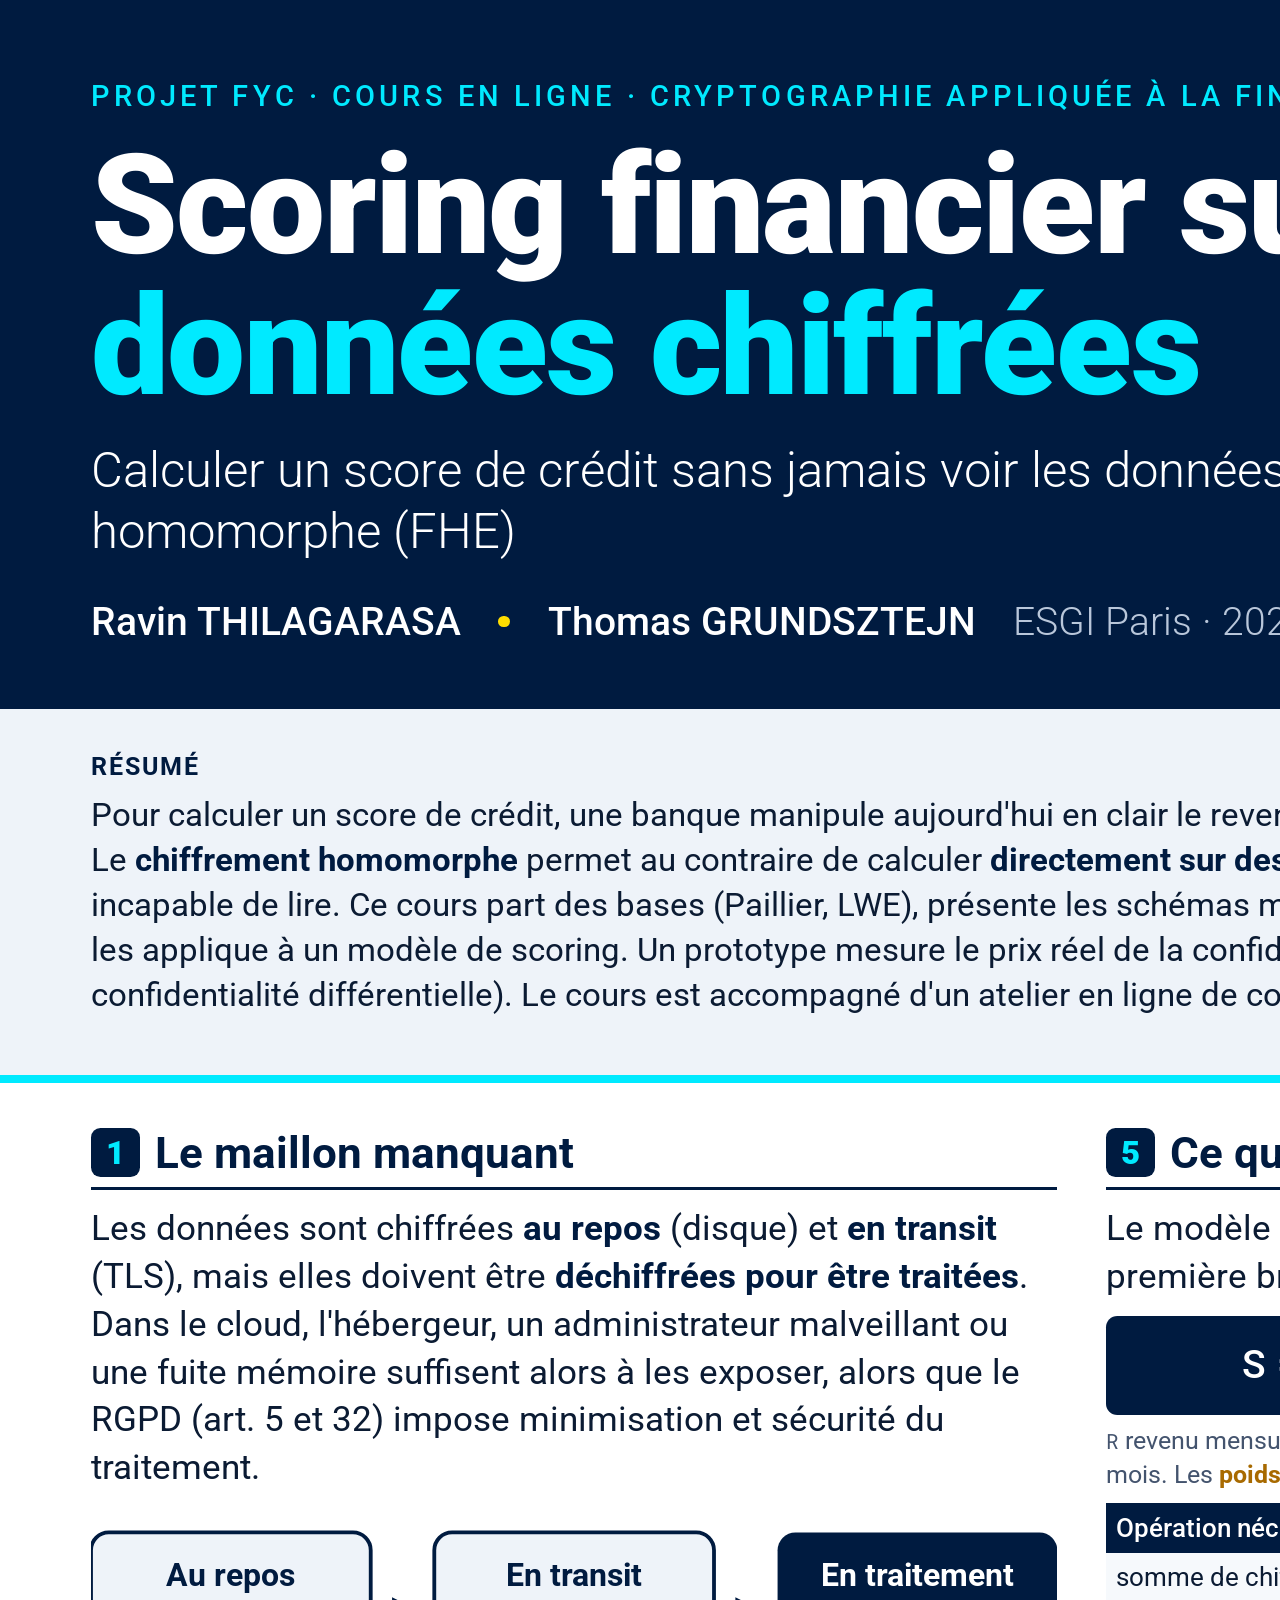
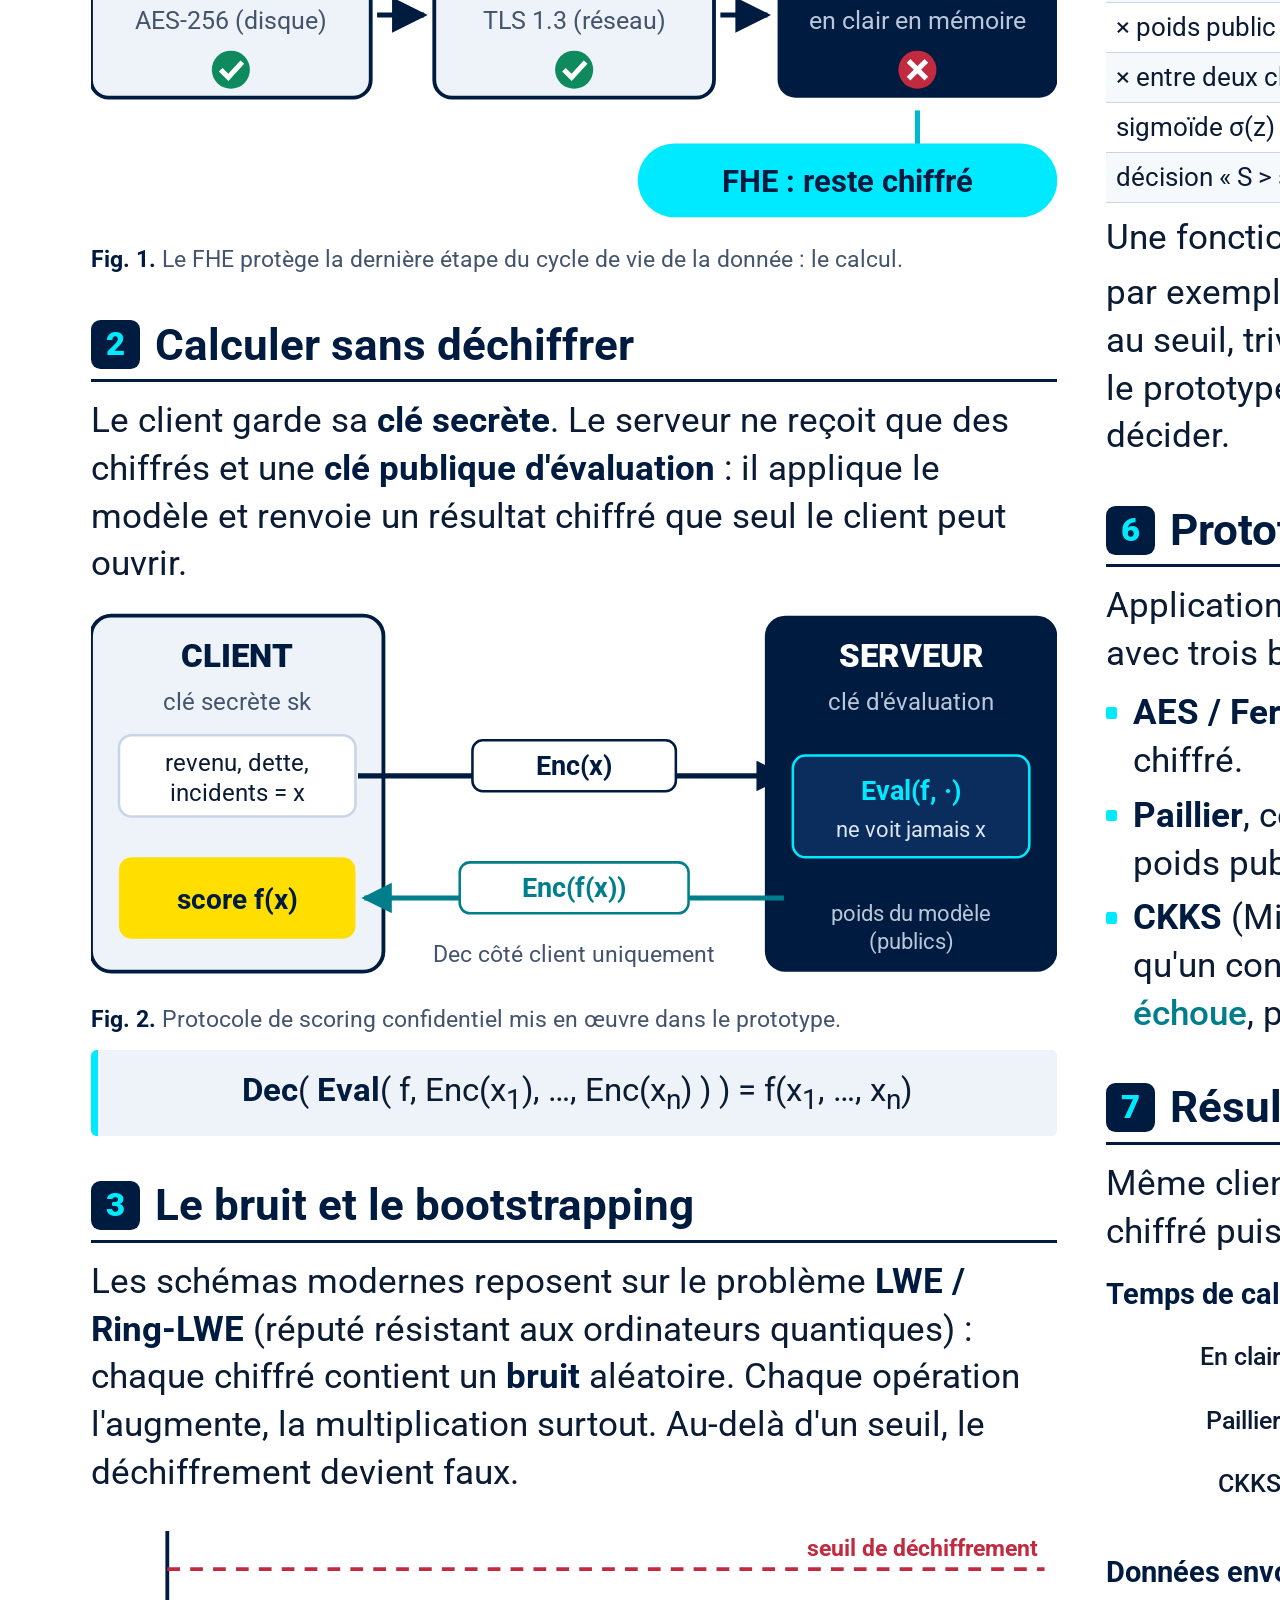
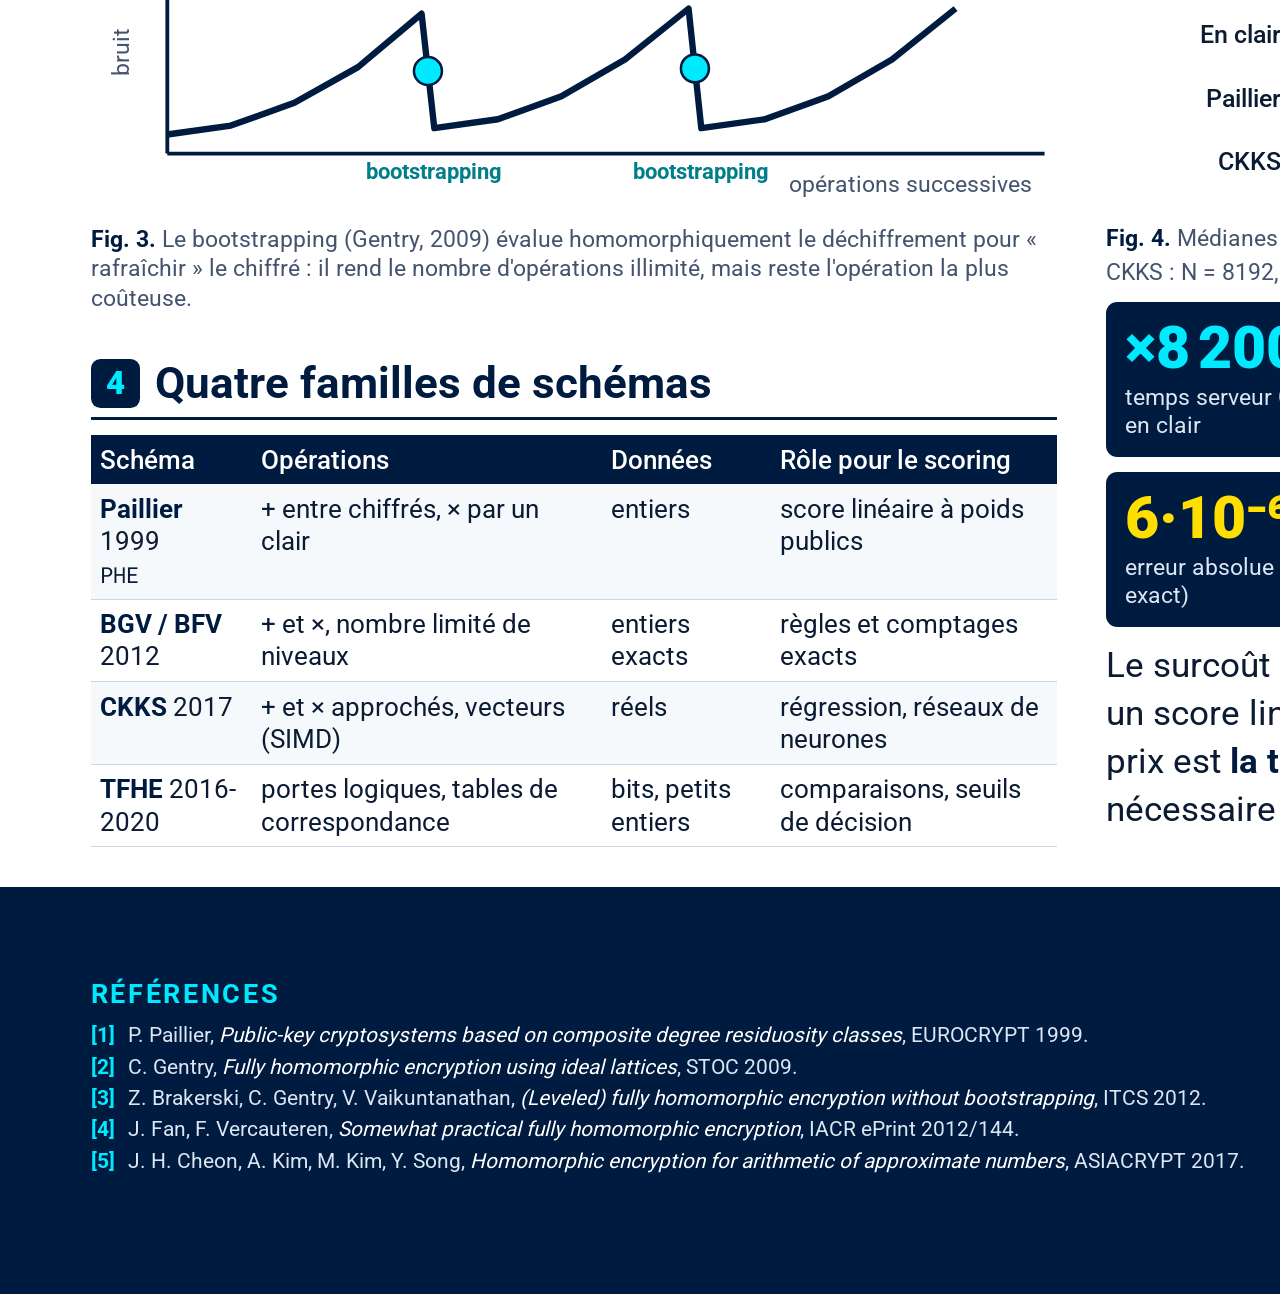
==== 05_poster/poster.html @ 9a8f1283 "Poster scientifique A0 : source éditable, PDF et mesures du prototype Co-Authored-By: Claude Opus 5." ====
<!doctype html>
<html lang="fr">
<head>
<meta charset="utf-8">
<title>Poster FYC : scoring financier sur données chiffrées (FHE)</title>
<meta name="author" content="Ravin THILAGARASA, Thomas GRUNDSZTEJN">
<!--
  Poster scientifique A0 portrait (841 × 1189 mm), projet FYC ESGI 2026-2027.
  Source éditable : modifier ce fichier, puis régénérer le PDF avec
      python 05_poster/scripts/build_poster.py
  Charte : police Roboto (assets/fonts, embarquée), couleurs ESGI
  (bleu nuit #001B40, cyan #00EAFF, jaune #FFDE00).
  Les graphiques « Résultats » sont dessinés à partir du bloc JSON
  id="mesures" (copie de data/mesures.json, mise à jour par build_poster.py).
-->
<style>
@font-face { font-family: "Roboto"; font-weight: 300; src: url("assets/fonts/Roboto-300.ttf"); }
@font-face { font-family: "Roboto"; font-weight: 400; src: url("assets/fonts/Roboto-400.ttf"); }
@font-face { font-family: "Roboto"; font-weight: 500; src: url("assets/fonts/Roboto-500.ttf"); }
@font-face { font-family: "Roboto"; font-weight: 700; src: url("assets/fonts/Roboto-700.ttf"); }
@font-face { font-family: "Roboto"; font-weight: 900; src: url("assets/fonts/Roboto-900.ttf"); }
@font-face { font-family: "Roboto Mono"; font-weight: 400; src: url("assets/fonts/RobotoMono-400.ttf"); }
@font-face { font-family: "Roboto Mono"; font-weight: 500; src: url("assets/fonts/RobotoMono-500.ttf"); }
@font-face { font-family: "Roboto Mono"; font-weight: 700; src: url("assets/fonts/RobotoMono-700.ttf"); }

:root {
  --navy: #001B40;      /* bleu ESGI */
  --navy-2: #0A2D5E;    /* bleu ESGI éclairci (fonds secondaires) */
  --cyan: #00EAFF;      /* cyan ESGI */
  --cyan-ink: #007E8C;  /* cyan assombri pour du texte sur fond clair */
  --yellow: #FFDE00;    /* jaune ESGI */
  --paper: #FFFFFF;
  --mist: #EEF3F9;
  --line: #C9D5E4;
  --ink: #0B1B33;
  --muted: #44546E;
  --ok: #0F8A5F;
  --ko: #C22A3F;
}
@page { size: 841mm 1189mm; margin: 0; }
* { box-sizing: border-box; margin: 0; padding: 0; }
html, body { width: 841mm; height: 1189mm; }
body {
  font-family: "Roboto", sans-serif; font-weight: 400;
  color: var(--ink); background: var(--paper);
  font-size: 26pt; line-height: 1.38;
  -webkit-print-color-adjust: exact; print-color-adjust: exact;
}
.poster { position: relative; width: 841mm; height: 1189mm; overflow: hidden; display: flex; flex-direction: column; }

/* ---------- En-tête ---------- */
header {
  background: var(--navy); color: #fff; padding: 20mm 24mm 16mm; position: relative; overflow: hidden;
}
header::after { /* motif de « chiffrés » discret */
  content: ""; position: absolute; right: -10mm; top: 0; bottom: 0; width: 330mm;
  background-image: radial-gradient(circle, rgba(0,234,255,.22) 1.1mm, transparent 1.3mm);
  background-size: 9mm 9mm;
  -webkit-mask-image: linear-gradient(90deg, transparent, #000 70%);
          mask-image: linear-gradient(90deg, transparent, #000 70%);
}
.head-grid { position: relative; z-index: 1; display: grid; grid-template-columns: 1fr 120mm; gap: 14mm; align-items: start; }
.kicker { font-weight: 500; letter-spacing: .14em; text-transform: uppercase; color: var(--cyan); font-size: 22pt; }
h1 { font-weight: 900; font-size: 104pt; line-height: 1.02; letter-spacing: -.01em; margin: 5mm 0 6mm; }
h1 .hl { color: var(--cyan); }
.subtitle { font-weight: 300; font-size: 37pt; line-height: 1.22; max-width: 640mm; }
.authors { margin-top: 9mm; display: flex; gap: 10mm; align-items: center; font-size: 29pt; font-weight: 500; }
.authors .sep { width: 3mm; height: 3mm; background: var(--yellow); border-radius: 50%; }
.authors .aff { font-weight: 300; color: #B9C7DA; }
.logo { width: 120mm; margin-top: 2mm; }
.logo img { width: 100%; display: block; }
.logo .tag { margin-top: 5mm; font-size: 18pt; color: #B9C7DA; text-align: right; line-height: 1.3; }

/* ---------- Bandeau résumé ---------- */
.abstract {
  display: grid; grid-template-columns: 1fr 236mm; gap: 14mm;
  padding: 11mm 24mm; background: var(--mist); border-bottom: 2.2mm solid var(--cyan);
}
.abstract p { font-size: 24.5pt; }
.abstract .label { font-weight: 700; color: var(--navy); text-transform: uppercase; letter-spacing: .08em; font-size: 19pt; display: block; margin-bottom: 2mm; }
.question {
  background: var(--navy); color: #fff; border-radius: 4mm; padding: 8mm 9mm; position: relative;
  border-left: 3.5mm solid var(--yellow);
}
.question .label { color: var(--yellow); }
.question p { font-size: 26pt; font-weight: 500; line-height: 1.3; }

/* ---------- Corps : 3 colonnes ---------- */
main { flex: 1; display: grid; grid-template-columns: repeat(3, 1fr); gap: 13mm; padding: 12mm 24mm 0; min-height: 0; }
.col { display: flex; flex-direction: column; gap: 12mm; min-height: 0; }
section { break-inside: avoid; }
h2 {
  display: flex; align-items: center; gap: 4mm; font-size: 33pt; font-weight: 700; color: var(--navy);
  line-height: 1.1; margin-bottom: 4mm; padding-bottom: 2.5mm; border-bottom: 1mm solid var(--navy);
}
h2 .n {
  flex: none; display: inline-grid; place-items: center; width: 13mm; height: 13mm; border-radius: 2.5mm;
  background: var(--navy); color: var(--cyan); font-size: 25pt; font-weight: 900;
}
p + p { margin-top: 3mm; }
strong { font-weight: 700; color: var(--navy); }
em { font-style: normal; color: var(--cyan-ink); font-weight: 500; }
code, .mono { font-family: "Roboto Mono", monospace; font-size: .86em; }
ul.dots { list-style: none; margin-top: 3mm; }
ul.dots li { position: relative; padding-left: 7mm; margin-top: 1.8mm; }
ul.dots li::before { content: ""; position: absolute; left: 0; top: .52em; width: 3mm; height: 3mm; background: var(--cyan); border-radius: .6mm; }
figure { margin-top: 4mm; }
figcaption { font-size: 17pt; color: var(--muted); margin-top: 2mm; line-height: 1.3; }
figcaption b { color: var(--navy); }
svg text { font-family: "Roboto", sans-serif; }

/* tableaux */
table { width: 100%; border-collapse: collapse; font-size: 19.5pt; line-height: 1.25; margin-top: 3mm; }
th { background: var(--navy); color: #fff; font-weight: 500; text-align: left; padding: 2.2mm 2.5mm; }
td { padding: 2.2mm 2.5mm; border-bottom: .4mm solid var(--line); vertical-align: top; }
tr:nth-child(even) td { background: #F6F9FC; }
td.c, th.c { text-align: center; }
.y { color: var(--ok); font-weight: 700; }
.n0 { color: var(--ko); font-weight: 700; }
.m { color: #A86A00; font-weight: 700; }

/* formule */
.formula {
  margin-top: 4mm; background: var(--navy); color: #fff; border-radius: 3mm; padding: 6mm 7mm;
  font-size: 29pt; font-weight: 500; text-align: center; letter-spacing: .01em;
}
.formula .w { color: var(--yellow); }
.formula .x { color: var(--cyan); }
.legend-line { font-size: 18.5pt; color: var(--muted); margin-top: 2.5mm; }

.eq { margin-top: 4mm; padding: 4.5mm 6mm; background: var(--mist); border-left: 2mm solid var(--cyan); border-radius: 1.5mm; font-size: 25pt; text-align: center; }
.eq b { color: var(--navy); }

/* tuiles de chiffres clés */
.tiles { display: grid; grid-template-columns: 1fr 1fr; gap: 4mm; margin-top: 4mm; }
.tile { background: var(--navy); color: #fff; border-radius: 3mm; padding: 4.5mm 5mm; }
.tile .big { font-size: 44pt; font-weight: 900; color: var(--cyan); line-height: 1; }
.tile .big.yl { color: var(--yellow); }
.tile .lbl { font-size: 17pt; line-height: 1.25; margin-top: 1.5mm; color: #DCE6F2; }

/* terminal fhe-cli */
.term { margin-top: 4mm; background: #071226; border-radius: 3mm; overflow: hidden; font-family: "Roboto Mono", monospace; font-size: 18.5pt; line-height: 1.45; }
.term .bar { background: #12264A; padding: 2mm 4mm; display: flex; gap: 2mm; align-items: center; }
.term .bar i { width: 3.2mm; height: 3.2mm; border-radius: 50%; background: #3B5379; display: inline-block; }
.term .bar span { margin-left: 3mm; color: #9FB3D1; font-size: 15pt; }
.term pre { padding: 4mm 5mm; color: #DDE7F5; white-space: pre; font-family: inherit; }
.term .p { color: var(--cyan); }
.term .ok { color: #5BE39B; }
.term .ko { color: #FF7A8A; }
.term .dim { color: #7F93B3; }
.term .yl { color: var(--yellow); }

/* parcours d'exercices */
.track { display: grid; grid-template-columns: repeat(5, 1fr); gap: 2.5mm; margin-top: 4mm; }
.mod { border-radius: 2.5mm; padding: 3mm 3mm; color: #fff; background: var(--navy-2); font-size: 15.5pt; line-height: 1.22; min-height: 33mm; }
.mod b { display: block; font-size: 22pt; color: var(--cyan); font-weight: 900; }
.mod.last { background: var(--cyan); color: var(--navy); }
.mod.last b { color: var(--navy); }

.course-list { display: grid; grid-template-columns: 1fr 1fr; gap: 3mm; margin-top: 4mm; }
.ci { background: var(--mist); border-radius: 2.5mm; padding: 3.5mm 4mm; font-size: 18.5pt; line-height: 1.25; border-top: 1.4mm solid var(--cyan); }
.ci b { display: block; color: var(--navy); font-size: 21pt; }

.callout { margin-top: 4mm; background: #FFF8C2; border-left: 2mm solid var(--yellow); padding: 4mm 5mm; border-radius: 1.5mm; font-size: 21pt; line-height: 1.3; }
.callout b { color: var(--navy); }

/* ---------- Pied de page ---------- */
footer { margin-top: 10mm; background: var(--navy); color: #DCE6F2; padding: 9mm 24mm 10mm; display: grid; grid-template-columns: 1fr 140mm; gap: 14mm; align-items: center; }
footer h3 { color: var(--cyan); font-size: 20pt; text-transform: uppercase; letter-spacing: .1em; font-weight: 700; margin-bottom: 2.5mm; }
.refs { columns: 2; column-gap: 12mm; font-size: 15.5pt; line-height: 1.3; list-style: none; counter-reset: r; }
.refs li { counter-increment: r; padding-left: 10mm; position: relative; margin-bottom: 1.2mm; break-inside: avoid; }
.refs li::before { content: "[" counter(r) "]"; position: absolute; left: 0; color: var(--cyan); font-weight: 700; }
.refs i { font-style: italic; color: #fff; }
.qrs { display: grid; grid-template-columns: 1fr 1fr; gap: 6mm; }
.qr { background: #fff; border-radius: 3mm; padding: 3.5mm; text-align: center; color: var(--navy); }
.qr img { width: 100%; display: block; }
.qr b { display: block; font-size: 17pt; margin-top: 2mm; line-height: 1.15; }
.qr span { font-size: 12.5pt; color: var(--muted); font-family: "Roboto Mono", monospace; }
</style>
</head>
<body>
<div class="poster">

<!-- =================================================== EN-TÊTE -->
<header>
  <div class="head-grid">
    <div>
      <div class="kicker">Projet FYC · Cours en ligne · Cryptographie appliquée à la finance</div>
      <h1>Scoring financier sur<br><span class="hl">données chiffrées</span></h1>
      <p class="subtitle">Calculer un score de crédit sans jamais voir les données du client : prototype et limites du chiffrement totalement homomorphe (FHE)</p>
      <div class="authors">
        <span>Ravin THILAGARASA</span><span class="sep"></span><span>Thomas GRUNDSZTEJN</span>
        <span class="aff">ESGI Paris · 2026-2027</span>
      </div>
    </div>
    <div class="logo">
      <img src="assets/esgi-logo.svg" alt="ESGI">
      <div class="tag">École Supérieure de<br>Génie Informatique</div>
    </div>
  </div>
</header>

<!-- =================================================== RÉSUMÉ -->
<div class="abstract">
  <p><span class="label">Résumé</span>
  Pour calculer un score de crédit, une banque manipule aujourd'hui en clair le revenu, l'endettement et
  l'historique de paiement de ses clients. Le <strong>chiffrement homomorphe</strong> permet au contraire de
  calculer <strong>directement sur des données chiffrées</strong> : le serveur produit un score qu'il est
  incapable de lire. Ce cours part des bases (Paillier, LWE), présente les schémas modernes (BGV/BFV, CKKS,
  TFHE) et le bootstrapping, puis les applique à un modèle de scoring. Un prototype mesure le prix réel
  de la confidentialité, comparé aux alternatives (MPC, enclaves, confidentialité différentielle).
  Le cours est accompagné d'un atelier en ligne de commande, <code>fhe-cli</code>, publié sur PyPI.</p>
  <div class="question">
    <span class="label">Problématique</span>
    <p>Peut-on calculer un score de crédit sur des données qui restent chiffrées de bout en bout, et est-ce
    exploitable aujourd'hui dans une banque ou une fintech&nbsp;?</p>
  </div>
</div>

<main>
<!-- =================================================== COLONNE 1 -->
<div class="col">

  <section>
    <h2><span class="n">1</span>Le maillon manquant</h2>
    <p>Les données sont chiffrées <strong>au repos</strong> (disque) et <strong>en transit</strong> (TLS), mais
    elles doivent être <strong>déchiffrées pour être traitées</strong>. Dans le cloud, l'hébergeur, un
    administrateur malveillant ou une fuite mémoire suffisent alors à les exposer, alors que le RGPD
    (art.&nbsp;5 et 32) impose minimisation et sécurité du traitement.</p>
    <figure>
      <svg viewBox="0 0 760 250" width="100%">
        <defs>
          <marker id="ar" viewBox="0 0 10 10" refX="9" refY="5" markerWidth="7" markerHeight="7" orient="auto"><path d="M0,0L10,5L0,10z" fill="#001B40"/></marker>
        </defs>
        <!-- 3 états -->
        <g font-size="25" font-weight="700" text-anchor="middle">
          <rect x="0" y="20" width="220" height="130" rx="14" fill="#EEF3F9" stroke="#001B40" stroke-width="3"/>
          <text x="110" y="62" fill="#001B40">Au repos</text>
          <text x="110" y="96" font-size="20" font-weight="400" fill="#44546E">AES-256 (disque)</text>
          <circle cx="110" cy="128" r="15" fill="#0F8A5F"/><path d="M102,128l6,6l11,-12" stroke="#fff" stroke-width="4" fill="none"/>

          <rect x="270" y="20" width="220" height="130" rx="14" fill="#EEF3F9" stroke="#001B40" stroke-width="3"/>
          <text x="380" y="62" fill="#001B40">En transit</text>
          <text x="380" y="96" font-size="20" font-weight="400" fill="#44546E">TLS 1.3 (réseau)</text>
          <circle cx="380" cy="128" r="15" fill="#0F8A5F"/><path d="M372,128l6,6l11,-12" stroke="#fff" stroke-width="4" fill="none"/>

          <rect x="540" y="20" width="220" height="130" rx="14" fill="#001B40"/>
          <text x="650" y="62" fill="#FFFFFF">En traitement</text>
          <text x="650" y="96" font-size="20" font-weight="400" fill="#B9C7DA">en clair en mémoire</text>
          <circle cx="650" cy="128" r="15" fill="#C22A3F"/><path d="M643,121l14,14M657,121l-14,14" stroke="#fff" stroke-width="4"/>
        </g>
        <line x1="225" y1="85" x2="262" y2="85" stroke="#001B40" stroke-width="4" marker-end="url(#ar)"/>
        <line x1="495" y1="85" x2="532" y2="85" stroke="#001B40" stroke-width="4" marker-end="url(#ar)"/>
        <!-- FHE comble -->
        <path d="M650,160 v30 h-0" stroke="#00B8CC" stroke-width="4" fill="none"/>
        <rect x="430" y="186" width="330" height="58" rx="29" fill="#00EAFF"/>
        <text x="595" y="224" text-anchor="middle" font-size="24" font-weight="700" fill="#001B40">FHE : reste chiffré</text>
      </svg>
      <figcaption><b>Fig. 1.</b> Le FHE protège la dernière étape du cycle de vie de la donnée : le calcul.</figcaption>
    </figure>
  </section>

  <section>
    <h2><span class="n">2</span>Calculer sans déchiffrer</h2>
    <p>Le client garde sa <strong>clé secrète</strong>. Le serveur ne reçoit que des chiffrés et une
    <strong>clé publique d'évaluation</strong> : il applique le modèle et renvoie un résultat chiffré que seul
    le client peut ouvrir.</p>
    <figure>
      <svg viewBox="0 0 760 300" width="100%">
        <defs>
          <marker id="ar2" viewBox="0 0 10 10" refX="9" refY="5" markerWidth="6" markerHeight="6" orient="auto"><path d="M0,0L10,5L0,10z" fill="#001B40"/></marker>
          <marker id="ar3" viewBox="0 0 10 10" refX="9" refY="5" markerWidth="6" markerHeight="6" orient="auto"><path d="M0,0L10,5L0,10z" fill="#007E8C"/></marker>
        </defs>
        <!-- client -->
        <rect x="0" y="10" width="230" height="280" rx="16" fill="#EEF3F9" stroke="#001B40" stroke-width="3"/>
        <text x="115" y="50" text-anchor="middle" font-size="26" font-weight="900" fill="#001B40">CLIENT</text>
        <text x="115" y="84" text-anchor="middle" font-size="19" fill="#44546E">clé secrète sk</text>
        <rect x="22" y="104" width="186" height="64" rx="10" fill="#fff" stroke="#C9D5E4" stroke-width="2"/>
        <text x="115" y="132" text-anchor="middle" font-size="19" fill="#0B1B33">revenu, dette,</text>
        <text x="115" y="156" text-anchor="middle" font-size="19" fill="#0B1B33">incidents = x</text>
        <rect x="22" y="200" width="186" height="64" rx="10" fill="#FFDE00"/>
        <text x="115" y="241" text-anchor="middle" font-size="22" font-weight="700" fill="#001B40">score f(x)</text>
        <!-- serveur -->
        <rect x="530" y="10" width="230" height="280" rx="16" fill="#001B40"/>
        <text x="645" y="50" text-anchor="middle" font-size="26" font-weight="900" fill="#fff">SERVEUR</text>
        <text x="645" y="84" text-anchor="middle" font-size="19" fill="#B9C7DA">clé d'évaluation</text>
        <rect x="552" y="120" width="186" height="80" rx="10" fill="#0A2D5E" stroke="#00EAFF" stroke-width="2"/>
        <text x="645" y="155" text-anchor="middle" font-size="21" font-weight="700" fill="#00EAFF">Eval(f, ·)</text>
        <text x="645" y="184" text-anchor="middle" font-size="17" fill="#DCE6F2">ne voit jamais x</text>
        <text x="645" y="250" text-anchor="middle" font-size="17" fill="#B9C7DA">poids du modèle</text>
        <text x="645" y="272" text-anchor="middle" font-size="17" fill="#B9C7DA">(publics)</text>
        <!-- flèches -->
        <line x1="210" y1="136" x2="545" y2="136" stroke="#001B40" stroke-width="4" marker-end="url(#ar2)"/>
        <rect x="300" y="108" width="160" height="40" rx="8" fill="#fff" stroke="#001B40" stroke-width="2"/>
        <text x="380" y="135" text-anchor="middle" font-size="21" font-weight="700" fill="#001B40">Enc(x)</text>
        <line x1="545" y1="232" x2="215" y2="232" stroke="#007E8C" stroke-width="4" marker-end="url(#ar3)"/>
        <rect x="290" y="204" width="180" height="40" rx="8" fill="#fff" stroke="#007E8C" stroke-width="2"/>
        <text x="380" y="231" text-anchor="middle" font-size="21" font-weight="700" fill="#007E8C">Enc(f(x))</text>
        <text x="380" y="282" text-anchor="middle" font-size="18" fill="#44546E">Dec côté client uniquement</text>
      </svg>
      <figcaption><b>Fig. 2.</b> Protocole de scoring confidentiel mis en œuvre dans le prototype.</figcaption>
    </figure>
    <div class="eq"><b>Dec</b>( <b>Eval</b>( f, Enc(x<sub>1</sub>), …, Enc(x<sub>n</sub>) ) ) = f(x<sub>1</sub>, …, x<sub>n</sub>)</div>
  </section>

  <section>
    <h2><span class="n">3</span>Le bruit et le bootstrapping</h2>
    <p>Les schémas modernes reposent sur le problème <strong>LWE / Ring-LWE</strong> (réputé résistant aux
    ordinateurs quantiques) : chaque chiffré contient un <strong>bruit</strong> aléatoire. Chaque opération
    l'augmente, la multiplication surtout. Au-delà d'un seuil, le déchiffrement devient faux.</p>
    <figure>
      <svg viewBox="0 0 760 230" width="100%">
        <line x1="60" y1="190" x2="750" y2="190" stroke="#001B40" stroke-width="3"/>
        <line x1="60" y1="190" x2="60" y2="15" stroke="#001B40" stroke-width="3"/>
        <text x="30" y="110" font-size="18" fill="#44546E" transform="rotate(-90 30 110)" text-anchor="middle">bruit</text>
        <text x="740" y="220" font-size="18" fill="#44546E" text-anchor="end">opérations successives</text>
        <line x1="60" y1="45" x2="750" y2="45" stroke="#C22A3F" stroke-width="3" stroke-dasharray="10 8"/>
        <text x="745" y="35" font-size="18" fill="#C22A3F" text-anchor="end" font-weight="700">seuil de déchiffrement</text>
        <polyline fill="none" stroke="#001B40" stroke-width="5" stroke-linejoin="round"
          points="60,175 110,168 160,150 210,122 260,80 270,170 320,163 370,145 420,116 470,76 480,170 530,163 580,145 630,116 680,76"/>
        <g fill="#00EAFF" stroke="#001B40" stroke-width="2">
          <circle cx="265" cy="125" r="11"/><circle cx="475" cy="123" r="11"/>
        </g>
        <text x="370" y="110" font-size="18" font-weight="700" fill="#007E8C" text-anchor="middle"></text>
        <text x="270" y="210" font-size="17" fill="#007E8C" text-anchor="middle" font-weight="700">bootstrapping</text>
        <text x="480" y="210" font-size="17" fill="#007E8C" text-anchor="middle" font-weight="700">bootstrapping</text>
      </svg>
      <figcaption><b>Fig. 3.</b> Le bootstrapping (Gentry, 2009) évalue homomorphiquement le déchiffrement pour
      « rafraîchir » le chiffré : il rend le nombre d'opérations illimité, mais reste l'opération la plus coûteuse.</figcaption>
    </figure>
  </section>

  <section>
    <h2><span class="n">4</span>Quatre familles de schémas</h2>
    <table>
      <tr><th>Schéma</th><th>Opérations</th><th>Données</th><th>Rôle pour le scoring</th></tr>
      <tr><td><strong>Paillier</strong> 1999<br><span class="mono">PHE</span></td><td>+ entre chiffrés, × par un clair</td><td>entiers</td><td>score linéaire à poids publics</td></tr>
      <tr><td><strong>BGV / BFV</strong> 2012</td><td>+ et ×, nombre limité de niveaux</td><td>entiers exacts</td><td>règles et comptages exacts</td></tr>
      <tr><td><strong>CKKS</strong> 2017</td><td>+ et × approchés, vecteurs (SIMD)</td><td>réels</td><td>régression, réseaux de neurones</td></tr>
      <tr><td><strong>TFHE</strong> 2016-2020</td><td>portes logiques, tables de correspondance</td><td>bits, petits entiers</td><td>comparaisons, seuils de décision</td></tr>
    </table>
  </section>

</div>

<!-- =================================================== COLONNE 2 -->
<div class="col">

  <section>
    <h2><span class="n">5</span>Ce que le scoring doit calculer</h2>
    <p>Le modèle du prototype est un <strong>score linéaire pondéré</strong>, première brique d'une
    régression logistique :</p>
    <div class="formula">S = 50 + <span class="w">0,005</span>·(<span class="x">R</span> − 2500) <span class="w">− 0,9</span>·<span class="x">E</span> <span class="w">− 10</span>·<span class="x">I</span></div>
    <p class="legend-line"><span class="mono">R</span> revenu mensuel net (€) · <span class="mono">E</span> taux d'endettement (%) · <span class="mono">I</span> incidents de paiement sur 12 mois. Les <span style="color:#A86A00;font-weight:700">poids</span> sont publics, les <span style="color:#007E8C;font-weight:700">données</span> restent chiffrées.</p>
    <table>
      <tr><th>Opération nécessaire</th><th class="c">Paillier</th><th class="c">CKKS</th><th class="c">TFHE</th></tr>
      <tr><td>somme de chiffrés</td><td class="c y">oui</td><td class="c y">oui</td><td class="c y">oui</td></tr>
      <tr><td>× poids public</td><td class="c y">oui</td><td class="c y">oui</td><td class="c y">oui</td></tr>
      <tr><td>× entre deux chiffrés</td><td class="c n0">non</td><td class="c y">oui</td><td class="c y">oui</td></tr>
      <tr><td>sigmoïde σ(z)</td><td class="c n0">non</td><td class="c m">approx.</td><td class="c m">table</td></tr>
      <tr><td>décision « S &gt; seuil »</td><td class="c n0">non</td><td class="c m">coûteux</td><td class="c y">oui</td></tr>
    </table>
    <p style="margin-top:3mm">Une fonction non polynomiale se remplace par un polynôme, par exemple
    σ(z) ≈ 0,5 + 0,197&nbsp;z − 0,004&nbsp;z<sup>3</sup>. La comparaison au seuil, triviale en clair,
    est l'opération la plus chère en FHE : le prototype renvoie donc le score chiffré et laisse le
    client décider.</p>
  </section>

  <section>
    <h2><span class="n">6</span>Prototype : trois chiffrements comparés</h2>
    <p>Application web (FastAPI, Docker) qui fait le même calcul avec trois briques :</p>
    <ul class="dots">
      <li><strong>AES / Fernet</strong> : sûr, mais aucun calcul n'est possible sur le chiffré.</li>
      <li><strong>Paillier</strong>, codé à la main : addition chiffrée et produit par les poids publics suffisent au score.</li>
      <li><strong>CKKS</strong> (Microsoft SEAL via TenSEAL) : le serveur ne reçoit qu'un contexte public ;
      sa tentative de déchiffrement <em>échoue</em>, preuve qu'il ne détient pas la clé.</li>
    </ul>
  </section>

  <section>
    <h2><span class="n">7</span>Résultats mesurés</h2>
    <p>Même client (<span id="client-desc">R = 3 200 €, E = 28 %, I = 1</span>) chiffré puis noté par le serveur :</p>
    <figure>
      <div id="chart-time"></div>
      <div id="chart-size" style="margin-top:3mm"></div>
      <figcaption id="bench-caption"><b>Fig. 4.</b> Médianes de 10 à 20 exécutions, échelle logarithmique.</figcaption>
    </figure>
    <div class="tiles">
      <div class="tile"><div class="big" id="t-time">×8 000</div><div class="lbl">temps serveur CKKS par rapport au calcul en clair</div></div>
      <div class="tile"><div class="big" id="t-size">×14 000</div><div class="lbl">volume envoyé au serveur (CKKS) par rapport aux données brutes</div></div>
      <div class="tile"><div class="big yl" id="t-err">6·10⁻⁶</div><div class="lbl">erreur absolue CKKS sur le score (Paillier : exact)</div></div>
      <div class="tile"><div class="big yl" id="t-keys">35 Mo</div><div class="lbl">de clés publiques d'évaluation CKKS (rotations) à transmettre une fois</div></div>
    </div>
    <p style="margin-top:4mm">Le surcoût reste <strong>de l'ordre de la milliseconde par client</strong> pour un
    score linéaire : acceptable pour un octroi de crédit. Le vrai prix est <strong>la taille</strong> des
    chiffrés et des clés, et l'expertise nécessaire pour régler les paramètres.</p>
  </section>

</div>

<!-- =================================================== COLONNE 3 -->
<div class="col">

  <section>
    <h2><span class="n">8</span>Le cours sur Moodle</h2>
    <p>Un parcours complet de niveau Mastère, du rappel de cryptographie au prototype :</p>
    <div class="course-list">
      <div class="ci"><b>Livre de cours</b>Paillier pas à pas, LWE, BGV/BFV, CKKS, TFHE, bootstrapping</div>
      <div class="ci"><b>Leçon interactive</b>le scoring bancaire sur données chiffrées</div>
      <div class="ci"><b>État de l'art</b>travaux académiques, Zama, SEAL, OpenFHE, HElib</div>
      <div class="ci"><b>Limites et perspectives</b>coût, normalisation, matériel dédié</div>
      <div class="ci"><b>Vidéos</b>cours et correction du cas pratique</div>
      <div class="ci"><b>Glossaire et examen</b>72 termes, QCM final de 40 questions</div>
    </div>
  </section>

  <section>
    <h2><span class="n">9</span>Atelier pratique : fhe-cli</h2>
    <p>Un outil d'exercices en ligne de commande inspiré de <em>rustlings</em> : l'apprenant complète le code
    dans son éditeur, les tests se relancent à chaque sauvegarde, et la <strong>solution ne se débloque
    qu'une fois l'exercice réussi</strong>.</p>
    <div class="term">
      <div class="bar"><i></i><i></i><i></i><span>terminal</span></div>
<pre><span class="p">$</span> pip install fhe-cli
<span class="p">$</span> fhe-cli init &amp;&amp; cd fhe-exercices
<span class="p">$</span> fhe-cli start        <span class="dim"># atelier guidé</span>
<span class="p">$</span> fhe-cli list
  <span class="ok">[x]</span> ex8_paillier_homomorphic
  <span class="yl">[~]</span> ex9_scoring_paillier
  <span class="ko">[ ]</span> ex10_ckks_bonus <span class="yl">(bonus)</span>
Progression : 8/10 exercices résolus.</pre>
    </div>
    <div class="track">
      <div class="mod"><b>1-3</b>César, XOR, Fernet</div>
      <div class="mod"><b>4-5</b>exponentiation, inverse modulaire</div>
      <div class="mod"><b>6-7</b>clés et chiffrement Paillier</div>
      <div class="mod"><b>8-9</b>homomorphie, score chiffré</div>
      <div class="mod last"><b>10</b>bonus : vrai FHE avec CKKS</div>
    </div>
    <p style="margin-top:3mm;font-size:20pt">Publié sur PyPI, testé sous Windows, macOS et Linux, avec des
    exécutables autonomes (Python et TenSEAL embarqués) pour les postes sans Python.</p>
  </section>

  <section>
    <h2><span class="n">10</span>Limites et alternatives</h2>
    <table>
      <tr><th>Approche</th><th>Données en clair&nbsp;?</th><th>Coût</th><th>Confiance requise</th></tr>
      <tr><td><strong>FHE</strong></td><td class="y">jamais</td><td class="n0">très élevé</td><td>mathématique (LWE)</td></tr>
      <tr><td><strong>MPC</strong></td><td class="y">jamais (partagées)</td><td class="m">réseau élevé</td><td>les parties ne s'entendent pas</td></tr>
      <tr><td><strong>Enclave TEE</strong></td><td class="m">dans l'enclave</td><td class="y">faible</td><td>fabricant du processeur, canaux auxiliaires</td></tr>
      <tr><td><strong>Conf. différentielle</strong></td><td class="n0">oui</td><td class="y">faible</td><td>protège les statistiques, pas l'entrée</td></tr>
    </table>
    <ul class="dots">
      <li>Le FHE ne prouve pas que le serveur a appliqué <strong>le bon modèle</strong> : l'intégrité du calcul est un autre problème.</li>
      <li>Paramétrage expert (degré, modules, échelle, sécurité 128 bits) et gestion des clés côté client.</li>
      <li>Modèles profonds et décisions non linéaires restent lents sans bootstrapping rapide.</li>
    </ul>
  </section>

  <section>
    <h2><span class="n">11</span>Conclusion et perspectives</h2>
    <p>Pour un <strong>score linéaire</strong> ou une régression simple, le FHE est <strong>déjà
    exploitable</strong> : quelques millisecondes par client, une erreur négligeable, et un serveur qui ne
    voit rien. Il reste réservé aux cas ciblés tant que la taille des chiffrés et l'expertise requise
    pèsent autant.</p>
    <div class="callout"><b>Ce qui va changer la donne :</b> accélérateurs matériels (GPU, FPGA, ASIC),
    compilateurs FHE qui masquent les paramètres (Concrete ML, OpenFHE), et normalisation en cours
    (HomomorphicEncryption.org, ISO/IEC).</div>
  </section>

</div>
</main>

<!-- =================================================== PIED DE PAGE -->
<footer>
  <div>
    <h3>Références</h3>
    <ol class="refs">
      <li>P. Paillier, <i>Public-key cryptosystems based on composite degree residuosity classes</i>, EUROCRYPT 1999.</li>
      <li>C. Gentry, <i>Fully homomorphic encryption using ideal lattices</i>, STOC 2009.</li>
      <li>Z. Brakerski, C. Gentry, V. Vaikuntanathan, <i>(Leveled) fully homomorphic encryption without bootstrapping</i>, ITCS 2012.</li>
      <li>J. Fan, F. Vercauteren, <i>Somewhat practical fully homomorphic encryption</i>, IACR ePrint 2012/144.</li>
      <li>J. H. Cheon, A. Kim, M. Kim, Y. Song, <i>Homomorphic encryption for arithmetic of approximate numbers</i>, ASIACRYPT 2017.</li>
      <li>I. Chillotti, N. Gama, M. Georgieva, M. Izabachène, <i>TFHE: fast fully homomorphic encryption over the torus</i>, J. Cryptology 2020.</li>
      <li>C. Marcolla et al., <i>Survey on fully homomorphic encryption, theory, and applications</i>, IACR ePrint 2022/1602.</li>
      <li>A. Al Badawi et al., <i>OpenFHE: open-source fully homomorphic encryption library</i>, IACR ePrint 2022/915.</li>
      <li>A. Benaissa et al., <i>TenSEAL: a library for encrypted tensor operations using homomorphic encryption</i>, 2021 ; Microsoft SEAL.</li>
      <li>M. Albrecht et al., <i>Homomorphic Encryption Standard</i>, HomomorphicEncryption.org, 2018.</li>
    </ol>
  </div>
  <div class="qrs">
    <div class="qr"><img src="assets/qr-moodle.svg" alt="QR code du cours"><b>Le cours</b><span>fyc.esgi.fr</span></div>
    <div class="qr"><img src="assets/qr-pypi.svg" alt="QR code fhe-cli"><b>L'atelier</b><span>pip install fhe-cli</span></div>
  </div>
</footer>

</div>

<!-- Mesures du prototype : copie de data/mesures.json (build_poster.py la remplace). -->
<script id="mesures" type="application/json">
{
  "client": {
    "revenu": 3200.0,
    "ratio_endettement": 28.0,
    "incidents": 1.0
  },
  "machine": "Linux x86_64, Python 3.13.18, TenSEAL 0.3.18",
  "clear": {
    "score": 18.3,
    "server_ms": 0.0005370000053517288,
    "client_bytes": 24
  },
  "paillier": {
    "key_bits": 2048,
    "encrypt_ms": 260.19773800000223,
    "server_ms": 90.41091300000659,
    "decrypt_ms": 86.33229100000506,
    "client_bytes": 1536,
    "score": 18.3,
    "abs_error": 0.0
  },
  "ckks": {
    "poly_modulus_degree": 8192,
    "keygen_ms": 172.33689299999355,
    "encrypt_ms": 4.564600500003735,
    "server_ms": 4.406533999997464,
    "decrypt_ms": 1.0976125000041748,
    "client_bytes": 331545,
    "public_context_bytes": 35290759,
    "result_bytes": 235120,
    "score": 18.29999405756483,
    "abs_error": 5.942435169714599e-06
  }
}
</script>
<script>
(function () {
  const data = JSON.parse(document.getElementById("mesures").textContent || "{}");
  if (!data.ckks) return;
  const fr = (v, d = 0) => v.toLocaleString("fr-FR", { maximumFractionDigits: d, minimumFractionDigits: 0 });
  const round2 = v => { const p = Math.pow(10, Math.floor(Math.log10(v)) - 1); return Math.round(v / p) * p; };
  const sup = { "-": "⁻", "0": "⁰", "1": "¹", "2": "²", "3": "³", "4": "⁴", "5": "⁵", "6": "⁶", "7": "⁷", "8": "⁸", "9": "⁹" };
  const sci = v => { const e = Math.floor(Math.log10(v)); const m = Math.round(v / Math.pow(10, e)); return m + "·10" + String(e).split("").map(c => sup[c]).join(""); };
  const fmtMs = v => v < 0.01 ? fr(v * 1000, 1) + " µs" : v < 10 ? fr(v, 1) + " ms" : fr(v, 0) + " ms";
  const fmtB = v => v < 1000 ? fr(v) + " o" : v < 1e6 ? fr(v / 1000, v < 1e4 ? 1 : 0) + " Ko" : fr(v / 1e6, 1) + " Mo";

  const c = data.clear, p = data.paillier, k = data.ckks;
  const cl = data.client;
  document.getElementById("client-desc").textContent =
    `R = ${fr(cl.revenu)} €, E = ${fr(cl.ratio_endettement)} %, I = ${fr(cl.incidents)}, score en clair ${fr(c.score, 1)}`;
  document.getElementById("t-time").textContent = "×" + fr(round2(k.server_ms / c.server_ms));
  document.getElementById("t-size").textContent = "×" + fr(round2(k.client_bytes / c.client_bytes));
  document.getElementById("t-err").textContent = sci(k.abs_error);
  document.getElementById("t-keys").textContent = fmtB(k.public_context_bytes);
  document.getElementById("bench-caption").innerHTML =
    `<b>Fig. 4.</b> Médianes de 10 à 20 exécutions, échelle logarithmique. Paillier : clé de ${p.key_bits} bits ; ` +
    `CKKS : N = ${k.poly_modulus_degree}, échelle 2<sup>40</sup>. ${data.machine}.`;

  function chart(el, title, rows, fmt) {
    const W = 760, rowH = 50, top = 44, left = 150, right = 120, H = top + rows.length * rowH + 6;
    const vals = rows.map(r => r.v);
    const lo = Math.floor(Math.log10(Math.min(...vals))) , hi = Math.ceil(Math.log10(Math.max(...vals)));
    const x = v => left + (Math.log10(v) - lo) / (hi - lo) * (W - left - right);
    let s = `<svg viewBox="0 0 ${W} ${H}" width="100%">`;
    s += `<text x="0" y="26" font-size="23" font-weight="700" fill="#001B40">${title}</text>`;
    for (let e = lo; e <= hi; e++) s += `<line x1="${x(Math.pow(10, e))}" y1="${top - 6}" x2="${x(Math.pow(10, e))}" y2="${H - 4}" stroke="#C9D5E4" stroke-width="1.5"/>`;
    rows.forEach((r, i) => {
      const y = top + i * rowH;
      s += `<text x="${left - 12}" y="${y + 30}" text-anchor="end" font-size="20" font-weight="500" fill="#0B1B33">${r.label}</text>`;
      s += `<rect x="${left}" y="${y + 8}" width="${Math.max(6, x(r.v) - left)}" height="32" rx="4" fill="${r.color}"/>`;
      s += `<text x="${Math.max(left + 6, x(r.v)) + 10}" y="${y + 31}" font-size="20" font-weight="700" fill="#001B40">${fmt(r.v)}</text>`;
    });
    el.innerHTML = s + "</svg>";
  }
  const col = { clear: "#7F93B3", pai: "#0A2D5E", ckks: "#00C4D6" };
  chart(document.getElementById("chart-time"), "Temps de calcul côté serveur", [
    { label: "En clair", v: c.server_ms, color: col.clear },
    { label: "Paillier", v: p.server_ms, color: col.pai },
    { label: "CKKS", v: k.server_ms, color: col.ckks },
  ], fmtMs);
  chart(document.getElementById("chart-size"), "Données envoyées par le client", [
    { label: "En clair", v: c.client_bytes, color: col.clear },
    { label: "Paillier", v: p.client_bytes, color: col.pai },
    { label: "CKKS", v: k.client_bytes, color: col.ckks },
  ], fmtB);
})();
</script>
</body>
</html>
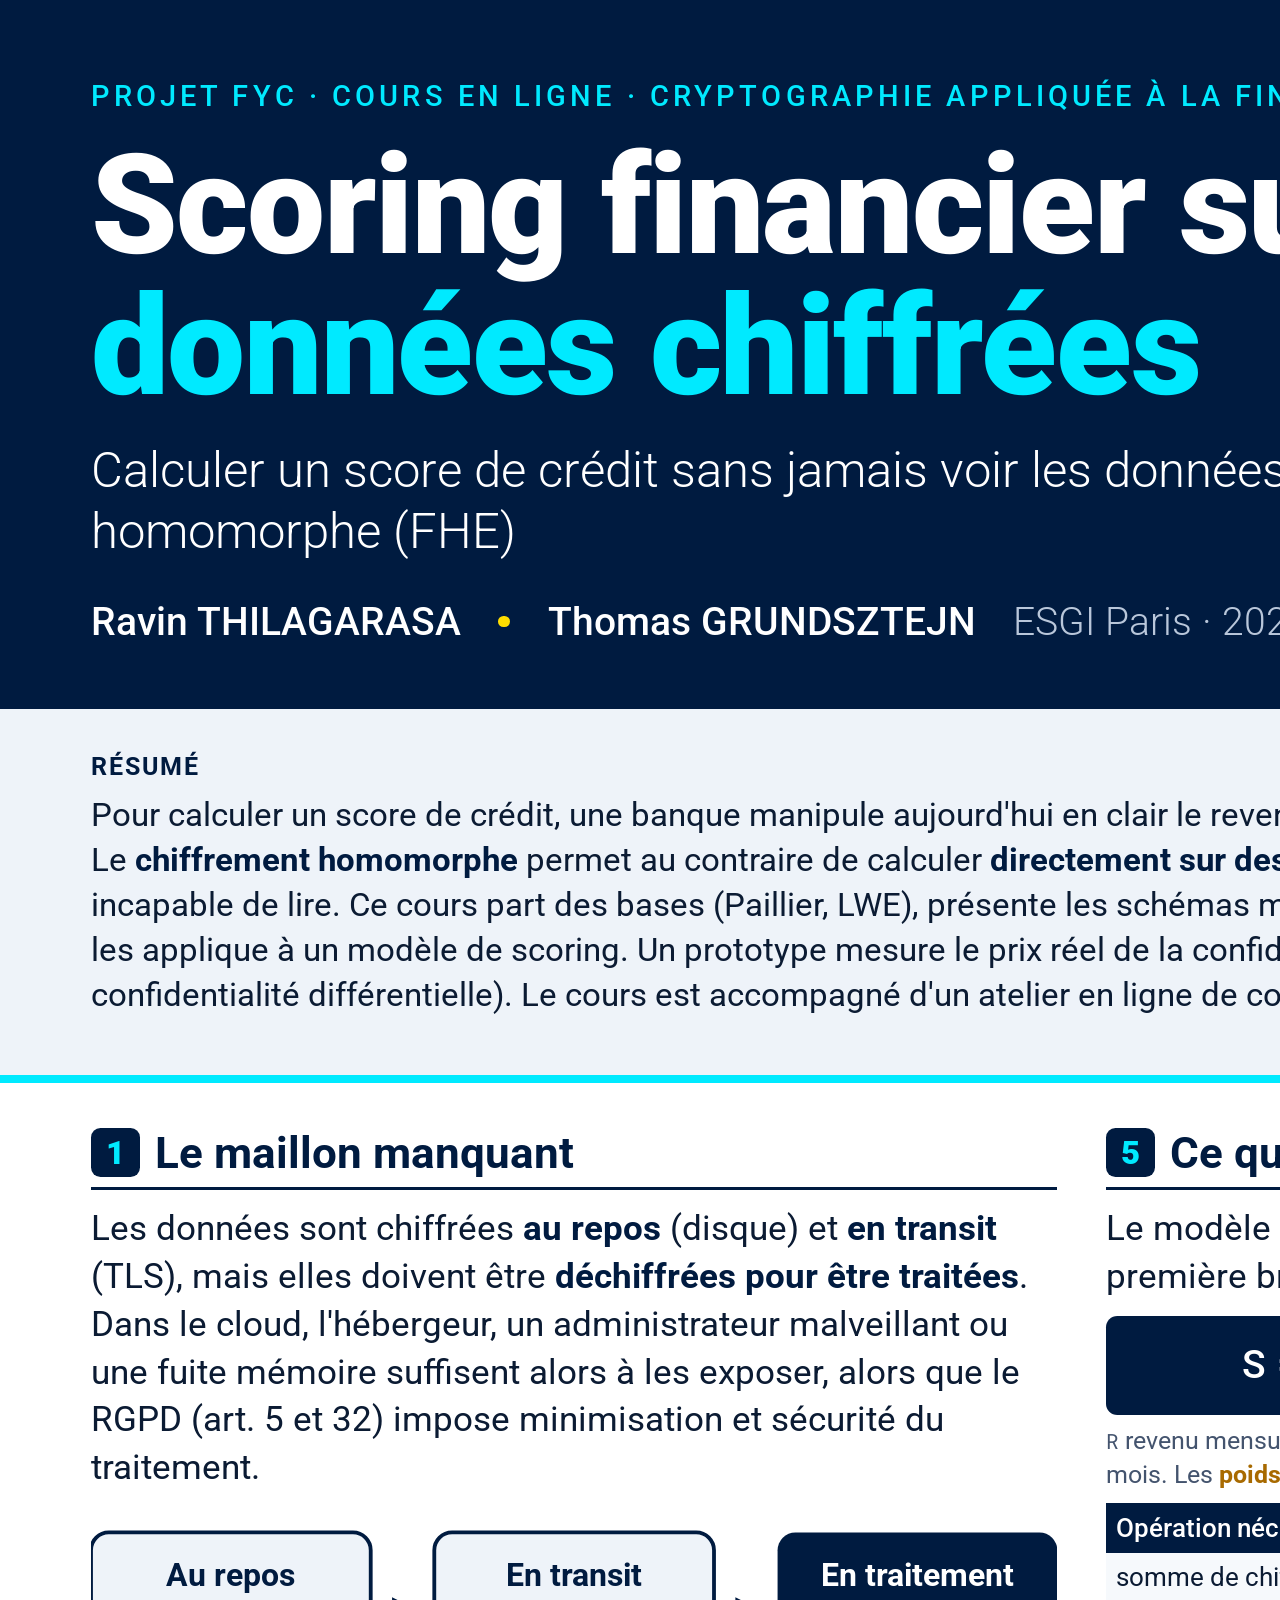
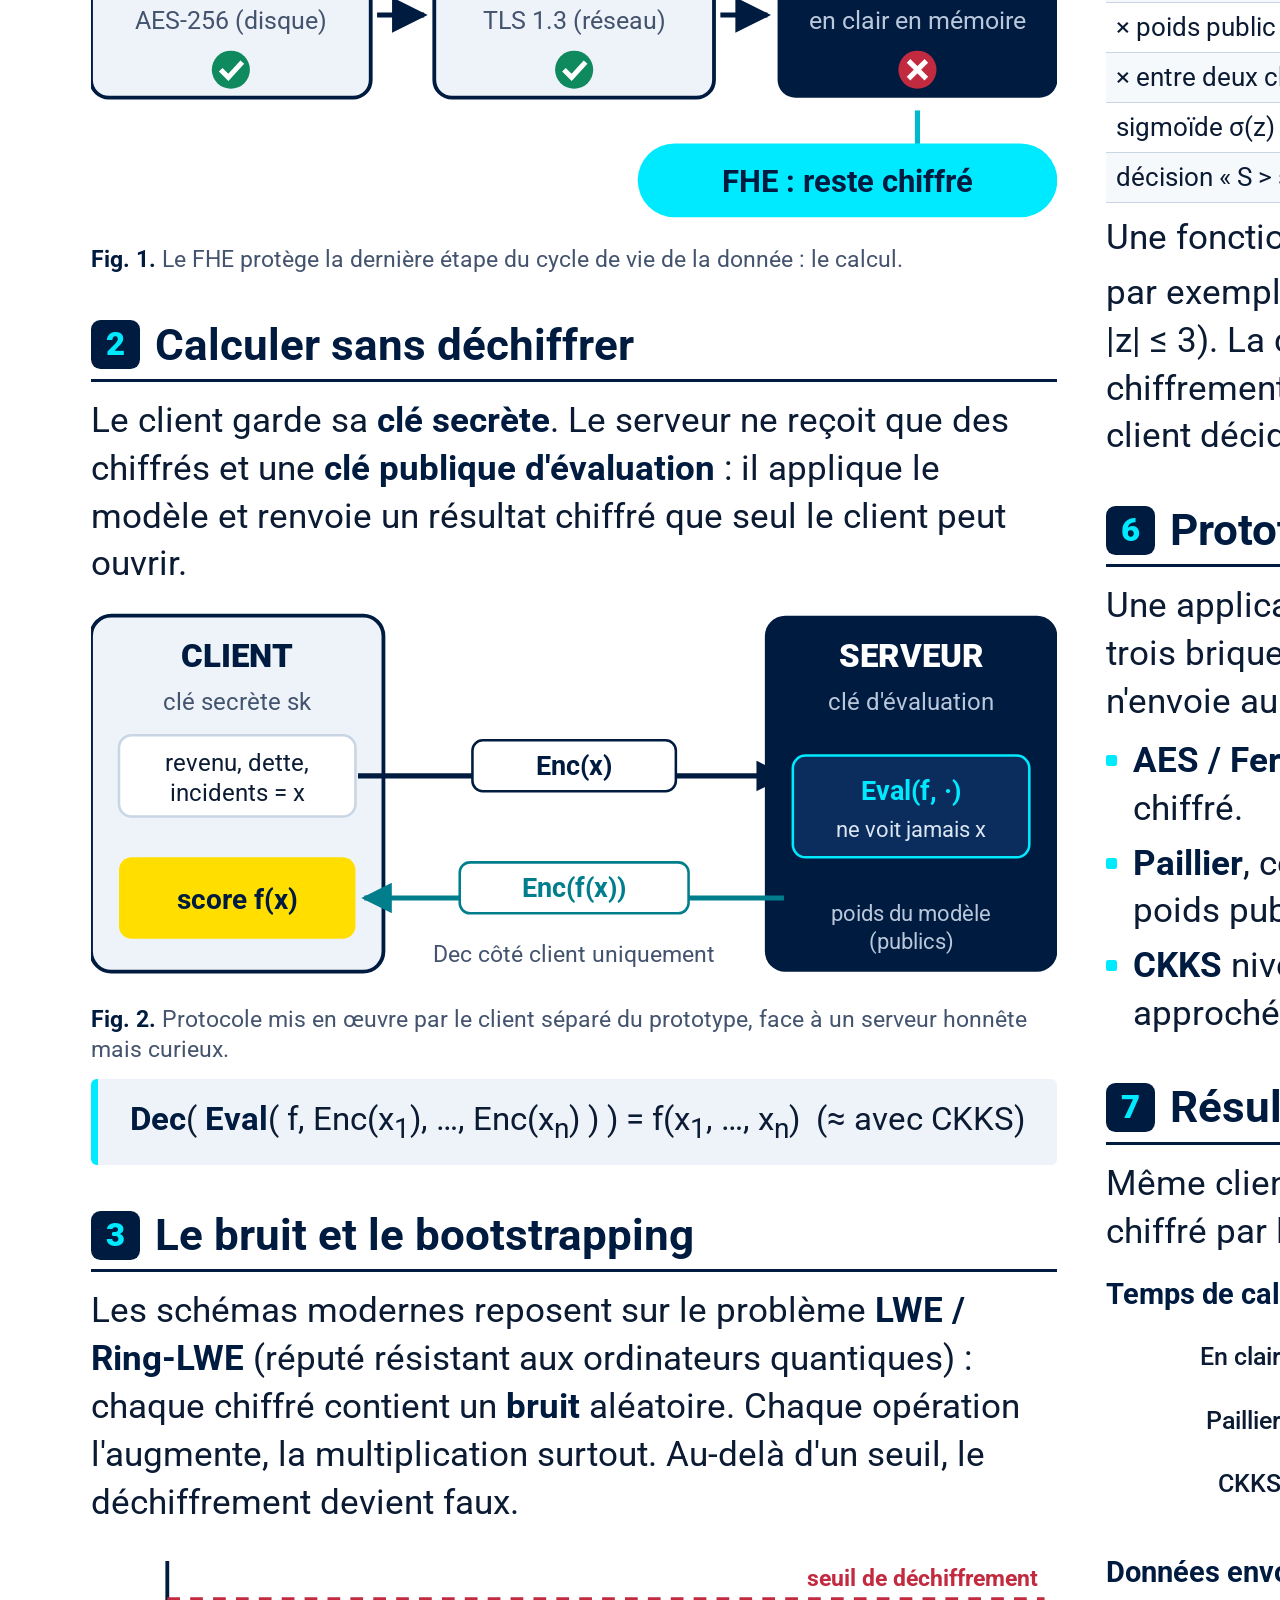
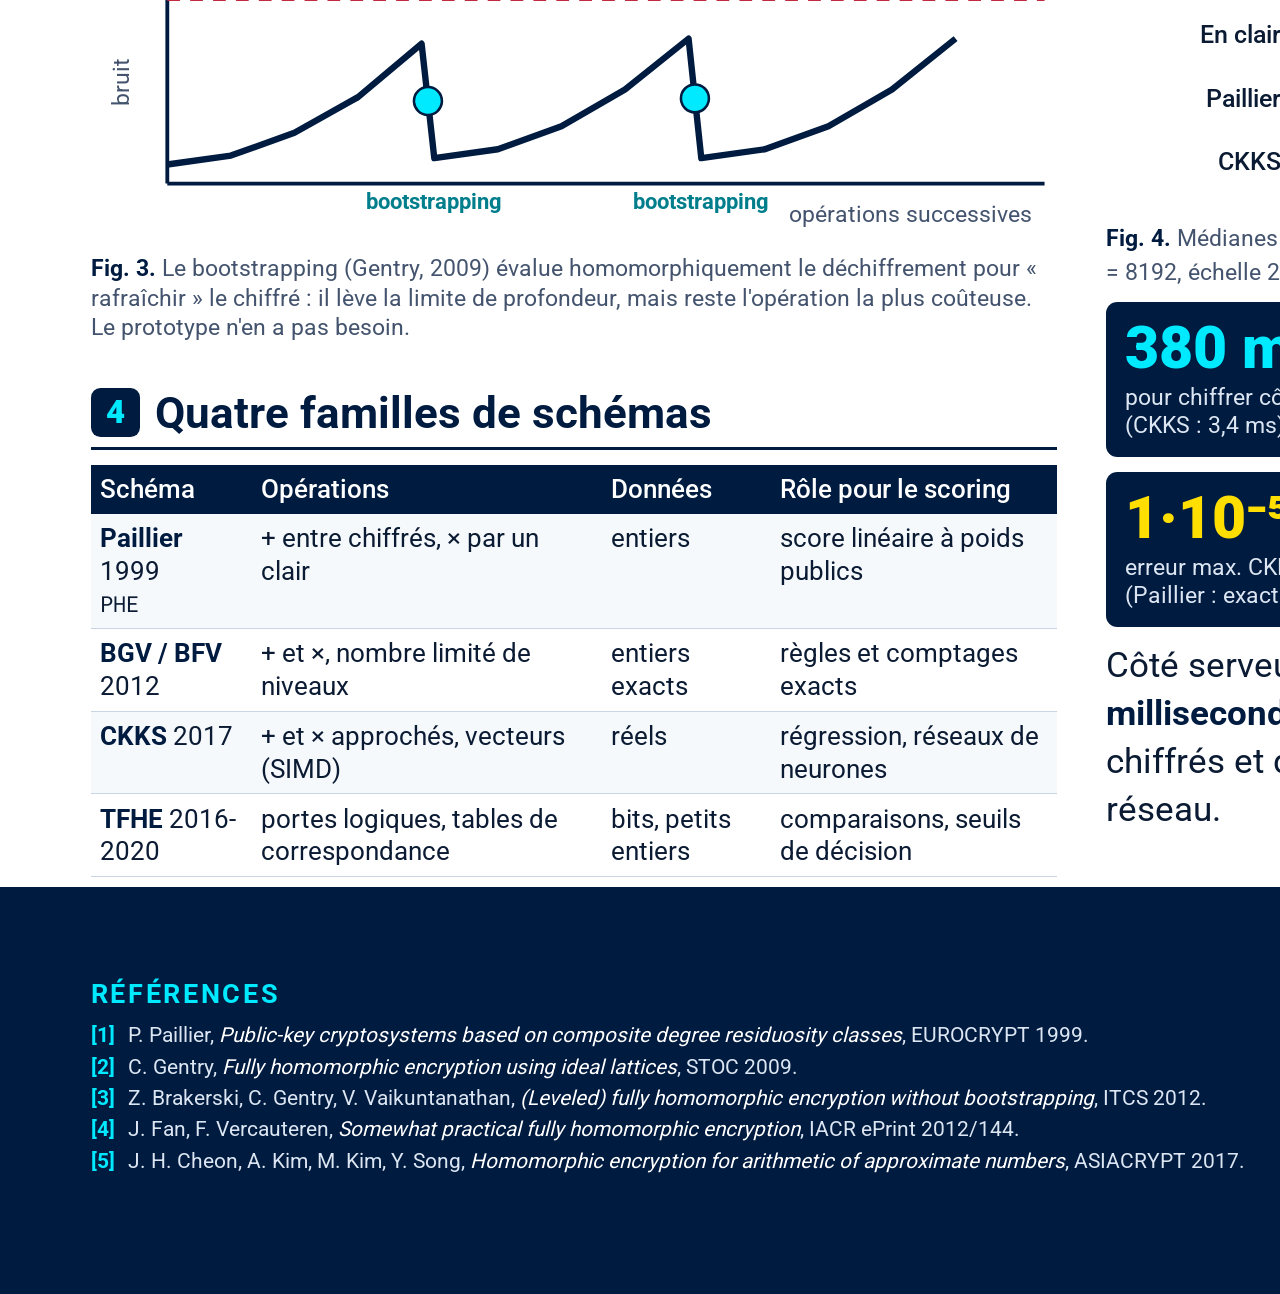
==== commit 57ab0f91: "Poster : mesures v2 et formulations corrigées - Encadré « Résultats mesurés » alimenté par data/mesu" ====
--- a/05_poster/poster.html
+++ b/05_poster/poster.html
@@ -298,9 +298,9 @@
         <text x="380" y="231" text-anchor="middle" font-size="21" font-weight="700" fill="#007E8C">Enc(f(x))</text>
         <text x="380" y="282" text-anchor="middle" font-size="18" fill="#44546E">Dec côté client uniquement</text>
       </svg>
-      <figcaption><b>Fig. 2.</b> Protocole de scoring confidentiel mis en œuvre dans le prototype.</figcaption>
+      <figcaption><b>Fig. 2.</b> Protocole mis en œuvre par le client séparé du prototype, face à un serveur honnête mais curieux.</figcaption>
     </figure>
-    <div class="eq"><b>Dec</b>( <b>Eval</b>( f, Enc(x<sub>1</sub>), …, Enc(x<sub>n</sub>) ) ) = f(x<sub>1</sub>, …, x<sub>n</sub>)</div>
+    <div class="eq"><b>Dec</b>( <b>Eval</b>( f, Enc(x<sub>1</sub>), …, Enc(x<sub>n</sub>) ) ) = f(x<sub>1</sub>, …, x<sub>n</sub>) &nbsp;<span style="font-weight:400">(≈ avec CKKS)</span></div>
   </section>
 
   <section>
@@ -326,7 +326,7 @@
         <text x="480" y="210" font-size="17" fill="#007E8C" text-anchor="middle" font-weight="700">bootstrapping</text>
       </svg>
       <figcaption><b>Fig. 3.</b> Le bootstrapping (Gentry, 2009) évalue homomorphiquement le déchiffrement pour
-      « rafraîchir » le chiffré : il rend le nombre d'opérations illimité, mais reste l'opération la plus coûteuse.</figcaption>
+      « rafraîchir » le chiffré : il lève la limite de profondeur, mais reste l'opération la plus coûteuse. Le prototype n'en a pas besoin.</figcaption>
     </figure>
   </section>
 
@@ -361,39 +361,38 @@
       <tr><td>décision « S &gt; seuil »</td><td class="c n0">non</td><td class="c m">coûteux</td><td class="c y">oui</td></tr>
     </table>
     <p style="margin-top:3mm">Une fonction non polynomiale se remplace par un polynôme, par exemple
-    σ(z) ≈ 0,5 + 0,197&nbsp;z − 0,004&nbsp;z<sup>3</sup>. La comparaison au seuil, triviale en clair,
-    est l'opération la plus chère en FHE : le prototype renvoie donc le score chiffré et laisse le
-    client décider.</p>
+    σ(z) ≈ 0,5 + 0,197&nbsp;z − 0,004&nbsp;z<sup>3</sup> (écart ≤ 0,04 pour |z| ≤ 3). La comparaison au seuil est coûteuse sous chiffrement : le prototype
+    renvoie le score chiffré et laisse le client décider.</p>
   </section>
 
   <section>
     <h2><span class="n">6</span>Prototype : trois chiffrements comparés</h2>
-    <p>Application web (FastAPI, Docker) qui fait le même calcul avec trois briques :</p>
+    <p>Une application web (FastAPI, Docker) <strong>simule</strong> le calcul avec trois briques ; un
+    <strong>client séparé</strong>, seul détenteur des clés, n'envoie au serveur que des chiffrés :</p>
     <ul class="dots">
       <li><strong>AES / Fernet</strong> : sûr, mais aucun calcul n'est possible sur le chiffré.</li>
       <li><strong>Paillier</strong>, codé à la main : addition chiffrée et produit par les poids publics suffisent au score.</li>
-      <li><strong>CKKS</strong> (Microsoft SEAL via TenSEAL) : le serveur ne reçoit qu'un contexte public ;
-      sa tentative de déchiffrement <em>échoue</em>, preuve qu'il ne détient pas la clé.</li>
+      <li><strong>CKKS</strong> nivelé (Microsoft SEAL via TenSEAL) : calcul approché sur des réels.</li>
     </ul>
   </section>
 
   <section>
     <h2><span class="n">7</span>Résultats mesurés</h2>
-    <p>Même client (<span id="client-desc">R = 3 200 €, E = 28 %, I = 1</span>) chiffré puis noté par le serveur :</p>
+    <p>Même client (<span id="client-desc">R = 3 200 €, E = 28 %, I = 1</span>) chiffré par le client puis noté par le serveur :</p>
     <figure>
       <div id="chart-time"></div>
       <div id="chart-size" style="margin-top:3mm"></div>
       <figcaption id="bench-caption"><b>Fig. 4.</b> Médianes de 10 à 20 exécutions, échelle logarithmique.</figcaption>
     </figure>
     <div class="tiles">
-      <div class="tile"><div class="big" id="t-time">×8 000</div><div class="lbl">temps serveur CKKS par rapport au calcul en clair</div></div>
+      <div class="tile"><div class="big" id="t-time">380 ms</div><div class="lbl">pour chiffrer côté client avec Paillier (CKKS : <span id="t-enc-ckks">3,4 ms</span>)</div></div>
       <div class="tile"><div class="big" id="t-size">×14 000</div><div class="lbl">volume envoyé au serveur (CKKS) par rapport aux données brutes</div></div>
-      <div class="tile"><div class="big yl" id="t-err">6·10⁻⁶</div><div class="lbl">erreur absolue CKKS sur le score (Paillier : exact)</div></div>
-      <div class="tile"><div class="big yl" id="t-keys">35 Mo</div><div class="lbl">de clés publiques d'évaluation CKKS (rotations) à transmettre une fois</div></div>
+      <div class="tile"><div class="big yl" id="t-err">6·10⁻⁶</div><div class="lbl">erreur max. CKKS sur 1 000 profils (Paillier : exact après arrondi au millième)</div></div>
+      <div class="tile"><div class="big yl" id="t-keys">35 Mo</div><div class="lbl">de clés de rotation CKKS, une fois (<span id="t-keys-min">0,5 Mo</span> sans rotations)</div></div>
     </div>
-    <p style="margin-top:4mm">Le surcoût reste <strong>de l'ordre de la milliseconde par client</strong> pour un
-    score linéaire : acceptable pour un octroi de crédit. Le vrai prix est <strong>la taille</strong> des
-    chiffrés et des clés, et l'expertise nécessaire pour régler les paramètres.</p>
+    <p style="margin-top:4mm">Côté serveur, les deux schémas répondent en <strong>quelques millisecondes</strong>.
+    Paillier fait payer le <strong>client</strong>, CKKS <strong>la taille</strong> des chiffrés et des clés.
+    Mesures sur une seule machine, sans réseau.</p>
   </section>
 
 </div>
@@ -435,7 +434,7 @@
       <div class="mod"><b>4-5</b>exponentiation, inverse modulaire</div>
       <div class="mod"><b>6-7</b>clés et chiffrement Paillier</div>
       <div class="mod"><b>8-9</b>homomorphie, score chiffré</div>
-      <div class="mod last"><b>10</b>bonus : vrai FHE avec CKKS</div>
+      <div class="mod last"><b>10</b>bonus : calcul avec CKKS</div>
     </div>
     <p style="margin-top:3mm;font-size:20pt">Publié sur PyPI, testé sous Windows, macOS et Linux, avec des
     exécutables autonomes (Python et TenSEAL embarqués) pour les postes sans Python.</p>
@@ -445,8 +444,8 @@
     <h2><span class="n">10</span>Limites et alternatives</h2>
     <table>
       <tr><th>Approche</th><th>Données en clair&nbsp;?</th><th>Coût</th><th>Confiance requise</th></tr>
-      <tr><td><strong>FHE</strong></td><td class="y">jamais</td><td class="n0">très élevé</td><td>mathématique (LWE)</td></tr>
-      <tr><td><strong>MPC</strong></td><td class="y">jamais (partagées)</td><td class="m">réseau élevé</td><td>les parties ne s'entendent pas</td></tr>
+      <tr><td><strong>FHE</strong></td><td class="y">non, côté serveur</td><td class="n0">élevé (taille, calcul)</td><td>hypothèse LWE, paramètres, client sain</td></tr>
+      <tr><td><strong>MPC</strong></td><td class="y">non (partagées)</td><td class="m">réseau élevé</td><td>pas de collusion au-delà d'un seuil</td></tr>
       <tr><td><strong>Enclave TEE</strong></td><td class="m">dans l'enclave</td><td class="y">faible</td><td>fabricant du processeur, canaux auxiliaires</td></tr>
       <tr><td><strong>Conf. différentielle</strong></td><td class="n0">oui</td><td class="y">faible</td><td>protège les statistiques, pas l'entrée</td></tr>
     </table>
@@ -459,10 +458,10 @@
 
   <section>
     <h2><span class="n">11</span>Conclusion et perspectives</h2>
-    <p>Pour un <strong>score linéaire</strong> ou une régression simple, le FHE est <strong>déjà
-    exploitable</strong> : quelques millisecondes par client, une erreur négligeable, et un serveur qui ne
-    voit rien. Il reste réservé aux cas ciblés tant que la taille des chiffrés et l'expertise requise
-    pèsent autant.</p>
+    <p>Pour un <strong>score linéaire</strong>, le calcul sur données chiffrées est <strong>faisable dès
+    aujourd'hui</strong> : quelques millisecondes côté serveur, une erreur négligeable, un serveur qui ne
+    reçoit que des chiffrés. Paillier y suffit. Un usage bancaire demande en plus un modèle validé,
+    l'intégrité du calcul et la gestion des clés.</p>
     <div class="callout"><b>Ce qui va changer la donne :</b> accélérateurs matériels (GPU, FPGA, ASIC),
     compilateurs FHE qui masquent les paramètres (Concrete ML, OpenFHE), et normalisation en cours
     (HomomorphicEncryption.org, ISO/IEC).</div>
@@ -502,34 +501,188 @@
   "client": {
     "revenu": 3200.0,
     "ratio_endettement": 28.0,
-    "incidents": 1.0
+    "incidents": 1
   },
-  "machine": "Linux x86_64, Python 3.13.18, TenSEAL 0.3.18",
-  "clear": {
+  "machine": {
+    "systeme": "Darwin 25.6.0 arm64",
+    "cpu": "Apple M1",
+    "coeurs_logiques": 8,
+    "ram_go": 8.0,
+    "python": "3.13.2",
+    "tenseal": "0.3.18",
+    "commit": "e19078f",
+    "arbre_modifie": true,
+    "date": "2026-11-12 11:22"
+  },
+  "methode": {
+    "repetitions": 30,
+    "repetitions_generation_cles": 10,
+    "echauffement": "1 execution par phase, non comptee",
+    "ordre": "phases alternees a chaque tour",
+    "horloge": "time.perf_counter, un seul processus, sans reseau"
+  },
+  "clair": {
     "score": 18.3,
-    "server_ms": 0.0005370000053517288,
-    "client_bytes": 24
+    "par_score_us_mediane": 0.4667137550040934,
+    "taille_lot": 100000,
+    "octets_entree": 24
   },
   "paillier": {
-    "key_bits": 2048,
-    "encrypt_ms": 260.19773800000223,
-    "server_ms": 90.41091300000659,
-    "decrypt_ms": 86.33229100000506,
-    "client_bytes": 1536,
+    "cle_bits": 2048,
     "score": 18.3,
-    "abs_error": 0.0
+    "octets_cle_publique": 256,
+    "octets_entree_chiffree": 1536,
+    "octets_resultat_chiffre": 512,
+    "temps": {
+      "generation_cles": {
+        "mediane_ms": 435.46779149983195,
+        "q1_ms": 320.5768647503646,
+        "q3_ms": 668.704739749046,
+        "min_ms": 292.67179099952045,
+        "max_ms": 806.2302910002472,
+        "n": 10
+      },
+      "chiffrement_3_valeurs": {
+        "mediane_ms": 379.27516650051984,
+        "q1_ms": 378.7675102503272,
+        "q3_ms": 380.4691562500011,
+        "min_ms": 376.8988750016433,
+        "max_ms": 435.68254099955084,
+        "n": 30
+      },
+      "serveur": {
+        "mediane_ms": 4.6250625000539,
+        "q1_ms": 4.602593250183418,
+        "q3_ms": 4.694374749760755,
+        "min_ms": 4.5953329990879865,
+        "max_ms": 49.2688750000525,
+        "n": 30
+      },
+      "serveur_avec_rechiffrement_du_biais": {
+        "mediane_ms": 130.98531299965543,
+        "q1_ms": 130.66489649963842,
+        "q3_ms": 131.66944749946197,
+        "min_ms": 130.1150420003978,
+        "max_ms": 268.68820900017454,
+        "n": 30
+      },
+      "dechiffrement": {
+        "mediane_ms": 127.13389550026477,
+        "q1_ms": 126.80866675009383,
+        "q3_ms": 127.67931250027686,
+        "min_ms": 126.61533299979055,
+        "max_ms": 217.49079099936353,
+        "n": 30
+      }
+    }
   },
   "ckks": {
     "poly_modulus_degree": 8192,
-    "keygen_ms": 172.33689299999355,
-    "encrypt_ms": 4.564600500003735,
-    "server_ms": 4.406533999997464,
-    "decrypt_ms": 1.0976125000041748,
-    "client_bytes": 331545,
-    "public_context_bytes": 35290759,
-    "result_bytes": 235120,
-    "score": 18.29999405756483,
-    "abs_error": 5.942435169714599e-06
+    "coeff_mod_bit_sizes": [
+      60,
+      40,
+      40,
+      60
+    ],
+    "echelle_log2": 40,
+    "score": 18.299995925959543,
+    "octets_entree_chiffree": 331565,
+    "octets_resultat_produit_scalaire": 235098,
+    "octets_resultat_terme_a_terme": 235095,
+    "octets_contexte_public_tel_que_poster": 35289828,
+    "octets_contexte_public_sans_relinearisation": 33894906,
+    "octets_contexte_public_sans_rotations": 464407,
+    "temps": {
+      "generation_cles_avec_rotations": {
+        "mediane_ms": 110.17668749991572,
+        "q1_ms": 108.87227025068569,
+        "q3_ms": 115.3897087506266,
+        "min_ms": 107.62954099845956,
+        "max_ms": 216.6529169990099,
+        "n": 10
+      },
+      "generation_cles_sans_rotations": {
+        "mediane_ms": 12.916499500533973,
+        "q1_ms": 12.703708500339417,
+        "q3_ms": 13.504468500741496,
+        "min_ms": 12.51787500041246,
+        "max_ms": 73.2112080004299,
+        "n": 10
+      },
+      "chiffrement_et_serialisation": {
+        "mediane_ms": 3.407416500522231,
+        "q1_ms": 3.367843749856547,
+        "q3_ms": 3.538135249982588,
+        "min_ms": 3.0300830003398005,
+        "max_ms": 3.6022080003021983,
+        "n": 30
+      },
+      "serveur_produit_scalaire": {
+        "mediane_ms": 2.426979500341986,
+        "q1_ms": 2.410468249763653,
+        "q3_ms": 2.448759998969763,
+        "min_ms": 2.396249999947031,
+        "max_ms": 2.606333000585437,
+        "n": 30
+      },
+      "serveur_terme_a_terme": {
+        "mediane_ms": 0.6940835000932566,
+        "q1_ms": 0.6877917494421126,
+        "q3_ms": 0.7163544996728888,
+        "min_ms": 0.6716250009048963,
+        "max_ms": 0.8065410002018325,
+        "n": 30
+      },
+      "serveur_lecture_du_chiffre": {
+        "mediane_ms": 0.42827049946936313,
+        "q1_ms": 0.41964549927797634,
+        "q3_ms": 0.45473975069398875,
+        "min_ms": 0.4155410006205784,
+        "max_ms": 0.4967919994669501,
+        "n": 30
+      },
+      "dechiffrement_produit_scalaire": {
+        "mediane_ms": 0.7171244997152826,
+        "q1_ms": 0.7079994998093753,
+        "q3_ms": 0.72665650077397,
+        "min_ms": 0.6934579996595858,
+        "max_ms": 0.852624998515239,
+        "n": 30
+      },
+      "dechiffrement_terme_a_terme": {
+        "mediane_ms": 0.6876665001982474,
+        "q1_ms": 0.6798027498007286,
+        "q3_ms": 0.6983124999351276,
+        "min_ms": 0.6713750008202624,
+        "max_ms": 0.7628340008523082,
+        "n": 30
+      }
+    }
+  },
+  "erreurs": {
+    "profils": "synthetiques, graine 2027 : revenu 1000-8000 (centimes), endettement 0-60 (4 decimales), incidents 0-5",
+    "encodage_au_millieme_vs_formule_en_clair": {
+      "mediane": 0.00018000000000739647,
+      "p95": 0.0004500000000007276,
+      "max": 0.000450000000007833,
+      "n": 1000
+    },
+    "paillier_vs_reference_encodee": {
+      "ecarts_non_nuls": 0,
+      "n": 50
+    },
+    "ckks_produit_scalaire_vs_formule_en_clair": {
+      "mediane": 5.487070085408163e-06,
+      "p95": 1.1219243702953463e-05,
+      "max": 1.4041058669533868e-05,
+      "n": 1000
+    },
+    "ckks_terme_a_terme_vs_formule_en_clair": {
+      "mediane": 5.6329752631256724e-06,
+      "p95": 1.1365848408217971e-05,
+      "max": 1.4185878868033797e-05,
+      "n": 1000
+    }
   }
 }
 </script>
@@ -544,17 +697,29 @@
   const fmtMs = v => v < 0.01 ? fr(v * 1000, 1) + " µs" : v < 10 ? fr(v, 1) + " ms" : fr(v, 0) + " ms";
   const fmtB = v => v < 1000 ? fr(v) + " o" : v < 1e6 ? fr(v / 1000, v < 1e4 ? 1 : 0) + " Ko" : fr(v / 1e6, 1) + " Mo";
 
-  const c = data.clear, p = data.paillier, k = data.ckks;
+  // Adaptation du format mesures_v2.json (benchmark_v2.py)
+  const med = (o, key) => o.temps[key].mediane_ms;
+  const m = data.machine, e = data.erreurs;
+  const c = { score: data.clair.score, server_ms: data.clair.par_score_us_mediane / 1000, client_bytes: data.clair.octets_entree };
+  const p = { key_bits: data.paillier.cle_bits, server_ms: med(data.paillier, "serveur"),
+              encrypt_ms: med(data.paillier, "chiffrement_3_valeurs"), client_bytes: data.paillier.octets_entree_chiffree };
+  const k = { poly_modulus_degree: data.ckks.poly_modulus_degree, server_ms: med(data.ckks, "serveur_produit_scalaire"),
+              encrypt_ms: med(data.ckks, "chiffrement_et_serialisation"), client_bytes: data.ckks.octets_entree_chiffree,
+              max_error: e.ckks_produit_scalaire_vs_formule_en_clair.max,
+              galois_bytes: data.ckks.octets_contexte_public_sans_relinearisation - data.ckks.octets_contexte_public_sans_rotations,
+              min_context_bytes: data.ckks.octets_contexte_public_sans_rotations };
   const cl = data.client;
   document.getElementById("client-desc").textContent =
     `R = ${fr(cl.revenu)} €, E = ${fr(cl.ratio_endettement)} %, I = ${fr(cl.incidents)}, score en clair ${fr(c.score, 1)}`;
-  document.getElementById("t-time").textContent = "×" + fr(round2(k.server_ms / c.server_ms));
+  document.getElementById("t-time").textContent = fr(round2(p.encrypt_ms)) + " ms";
+  document.getElementById("t-enc-ckks").textContent = fmtMs(k.encrypt_ms);
   document.getElementById("t-size").textContent = "×" + fr(round2(k.client_bytes / c.client_bytes));
-  document.getElementById("t-err").textContent = sci(k.abs_error);
-  document.getElementById("t-keys").textContent = fmtB(k.public_context_bytes);
+  document.getElementById("t-err").textContent = sci(k.max_error);
+  document.getElementById("t-keys").textContent = fmtB(k.galois_bytes).replace(/,\d/, "");
+  document.getElementById("t-keys-min").textContent = fmtB(k.min_context_bytes);
   document.getElementById("bench-caption").innerHTML =
-    `<b>Fig. 4.</b> Médianes de 10 à 20 exécutions, échelle logarithmique. Paillier : clé de ${p.key_bits} bits ; ` +
-    `CKKS : N = ${k.poly_modulus_degree}, échelle 2<sup>40</sup>. ${data.machine}.`;
+    `<b>Fig. 4.</b> Médianes de ${data.methode.repetitions} exécutions, échelle logarithmique. Paillier : clé de ${p.key_bits} bits ; ` +
+    `CKKS : N = ${k.poly_modulus_degree}, échelle 2<sup>40</sup>. ${m.cpu}, Python ${m.python}, TenSEAL ${m.tenseal}.`;
 
   function chart(el, title, rows, fmt) {
     const W = 760, rowH = 50, top = 44, left = 150, right = 120, H = top + rows.length * rowH + 6;
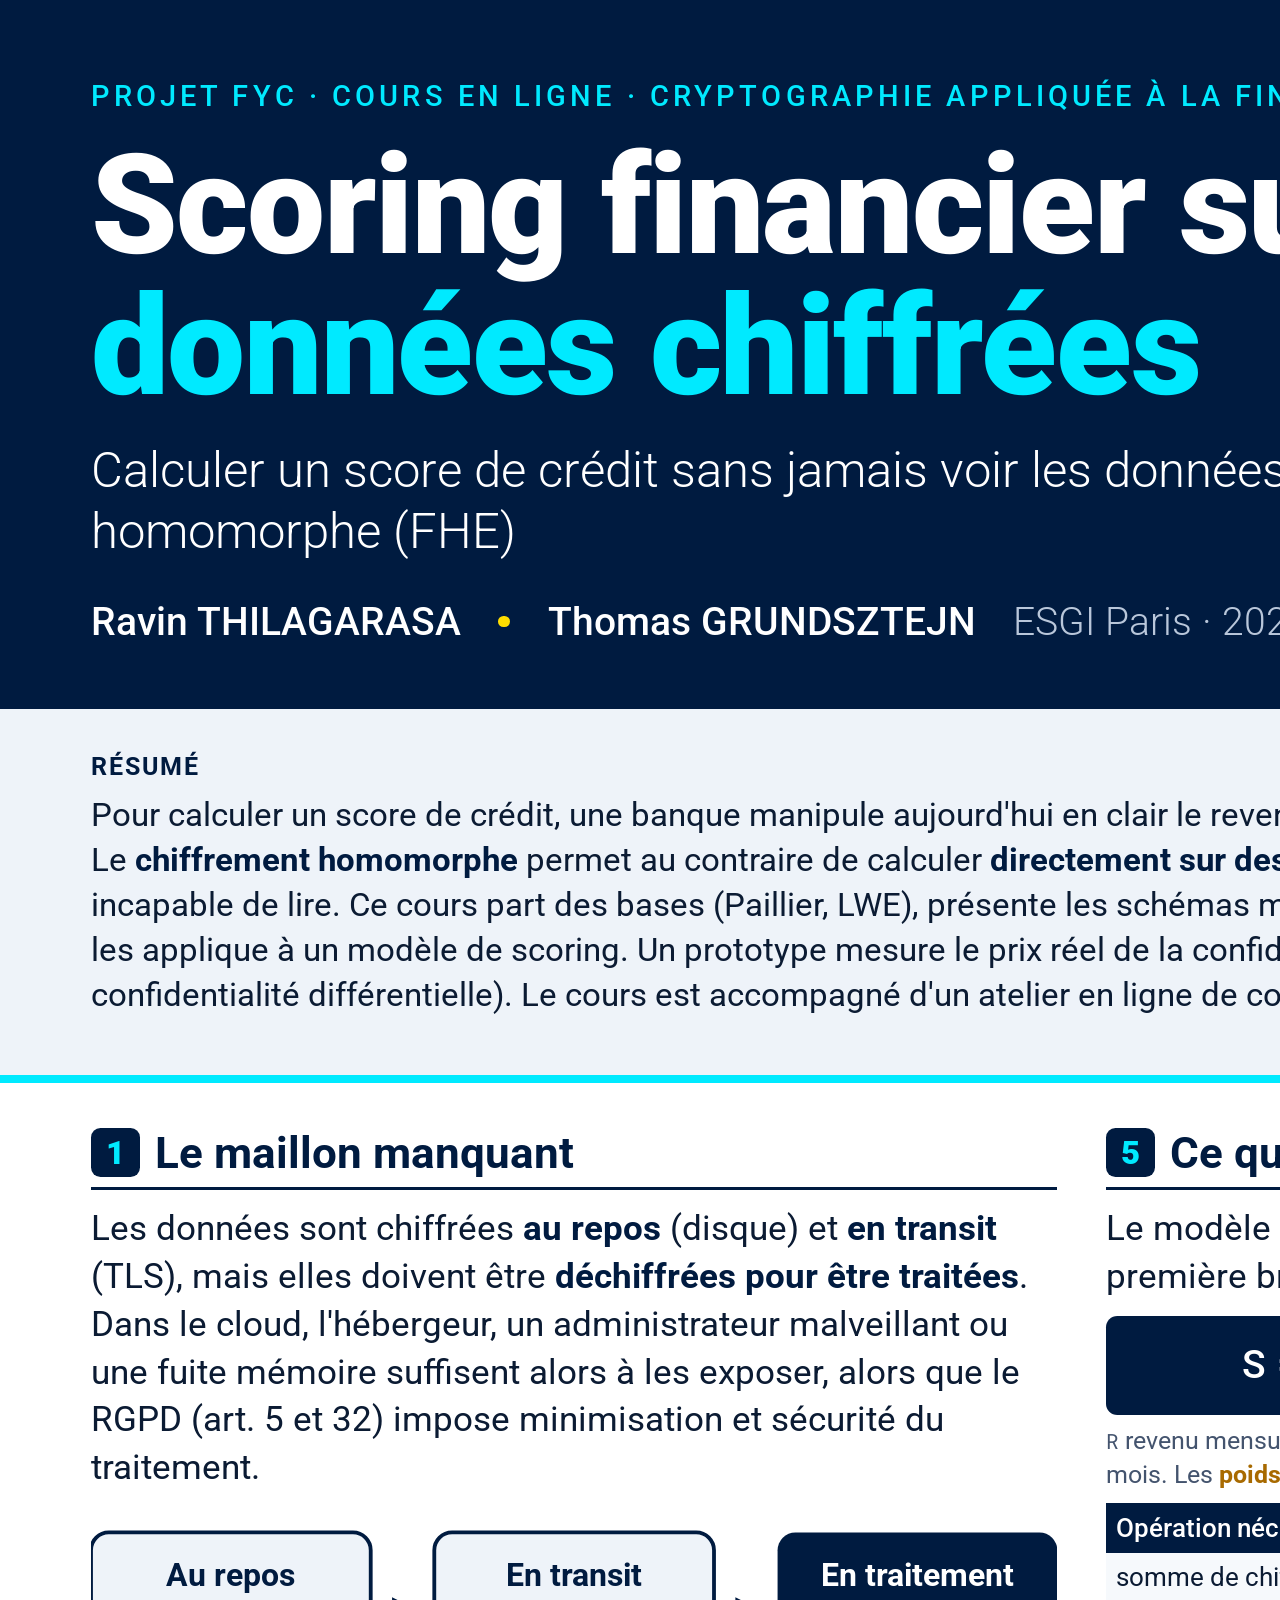
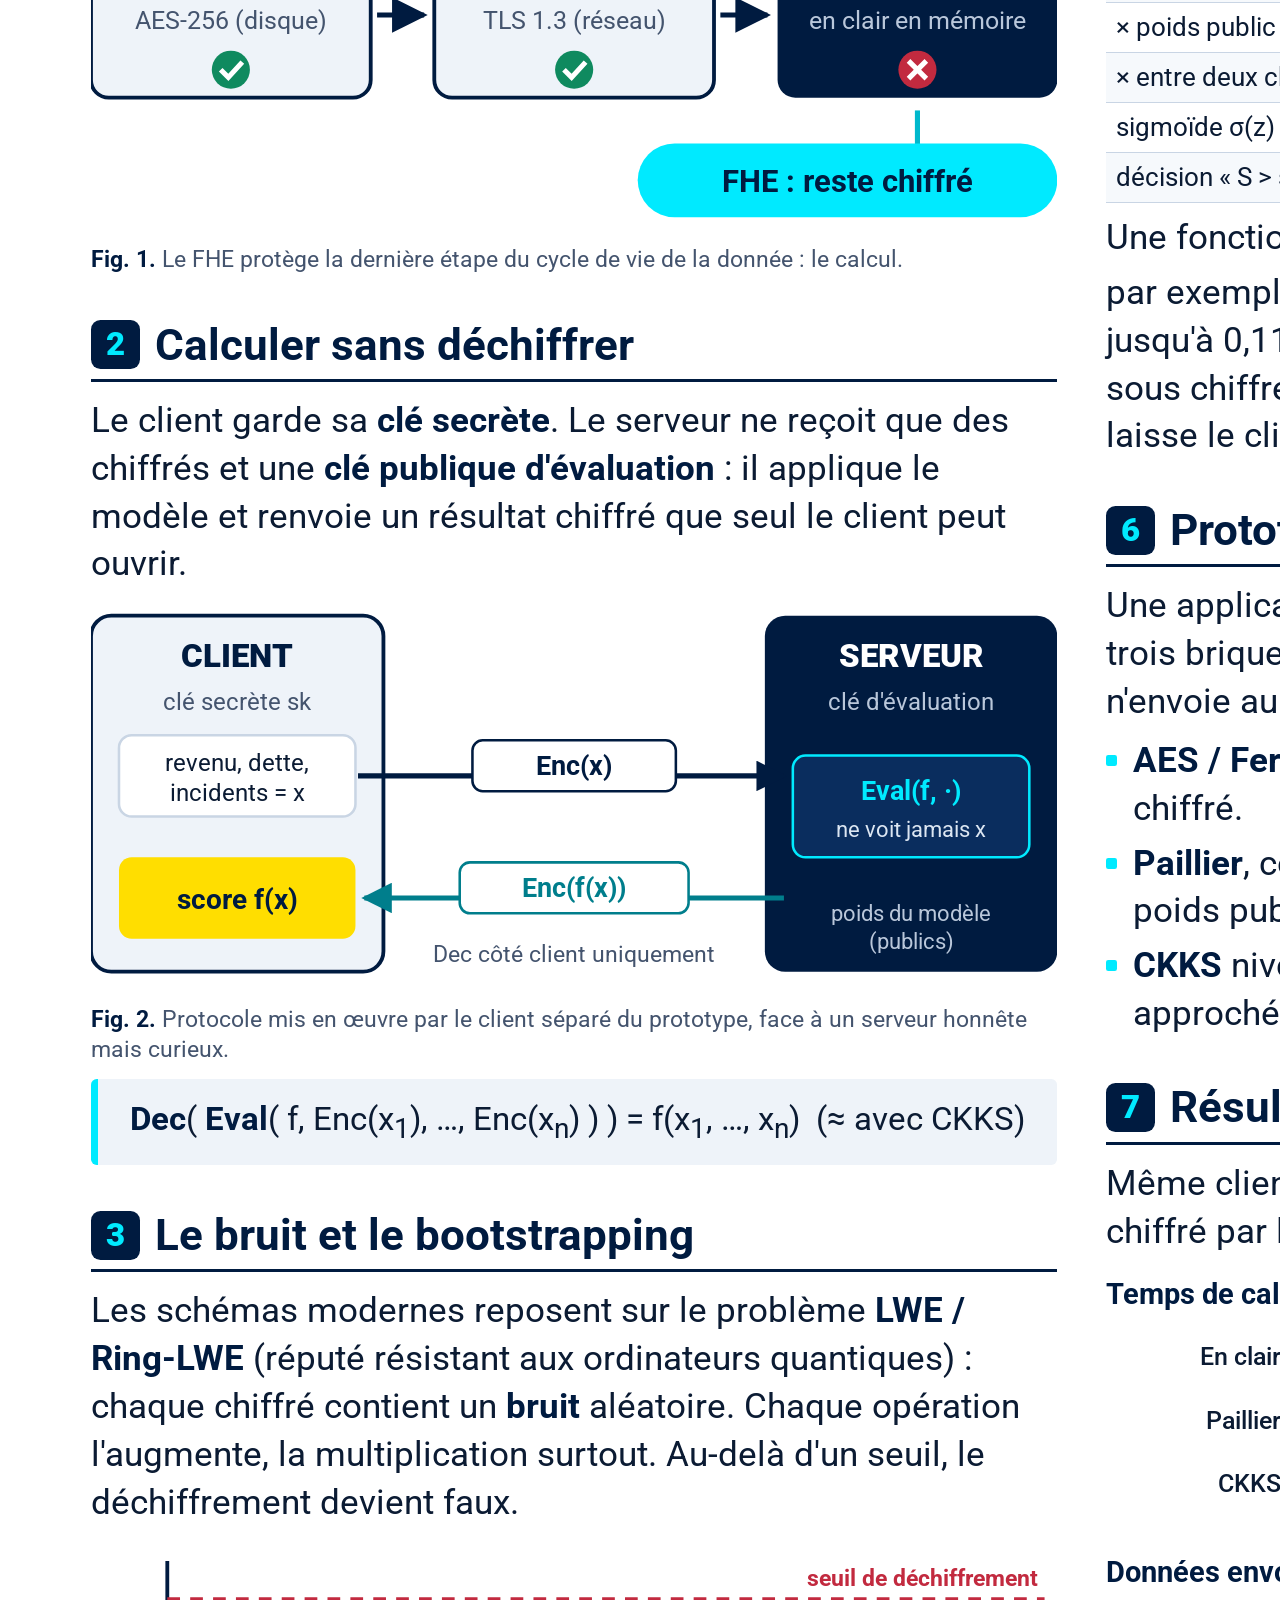
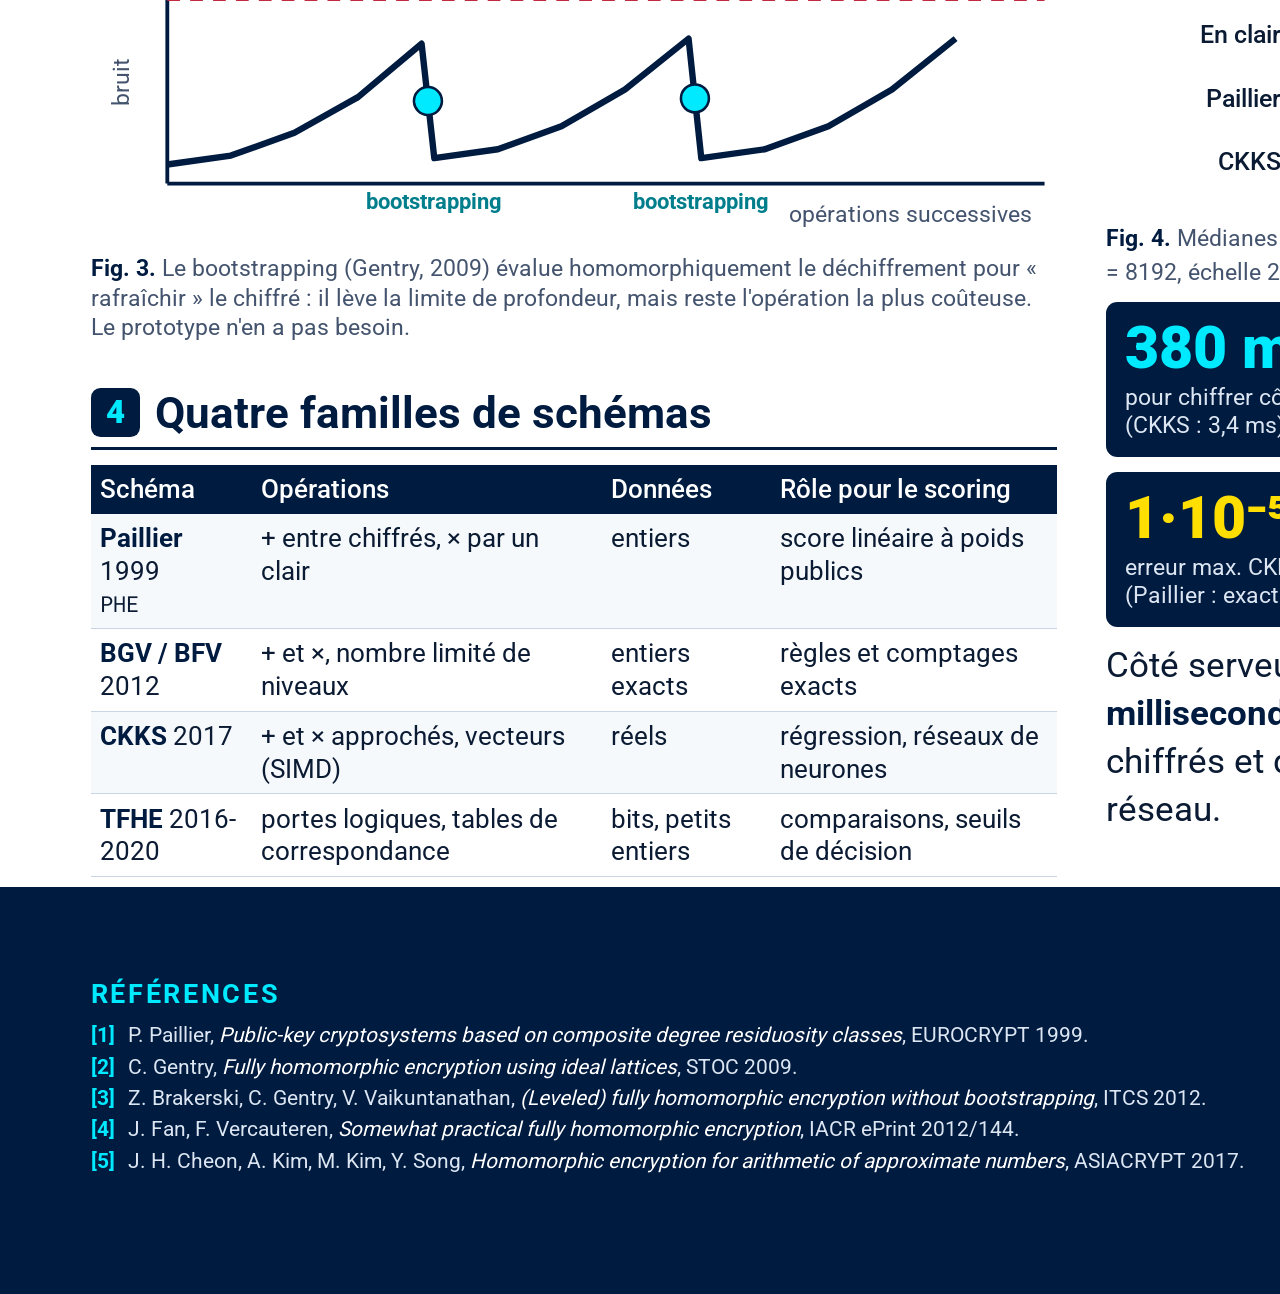
==== commit 7c0502fe: "Poster : polynôme de sigmoïde aligné sur la leçon Moodle 0,5 + 0,15012 z − 0,001593 z³, écart jusqu'" ====
--- a/05_poster/poster.html
+++ b/05_poster/poster.html
@@ -361,7 +361,7 @@
       <tr><td>décision « S &gt; seuil »</td><td class="c n0">non</td><td class="c m">coûteux</td><td class="c y">oui</td></tr>
     </table>
     <p style="margin-top:3mm">Une fonction non polynomiale se remplace par un polynôme, par exemple
-    σ(z) ≈ 0,5 + 0,197&nbsp;z − 0,004&nbsp;z<sup>3</sup> (écart ≤ 0,04 pour |z| ≤ 3). La comparaison au seuil est coûteuse sous chiffrement : le prototype
+    σ(z) ≈ 0,5 + 0,15012&nbsp;z − 0,001593&nbsp;z<sup>3</sup> (écart jusqu'à 0,11 sur [−8,&nbsp;8]). La comparaison au seuil est coûteuse sous chiffrement : le prototype
     renvoie le score chiffré et laisse le client décider.</p>
   </section>
 
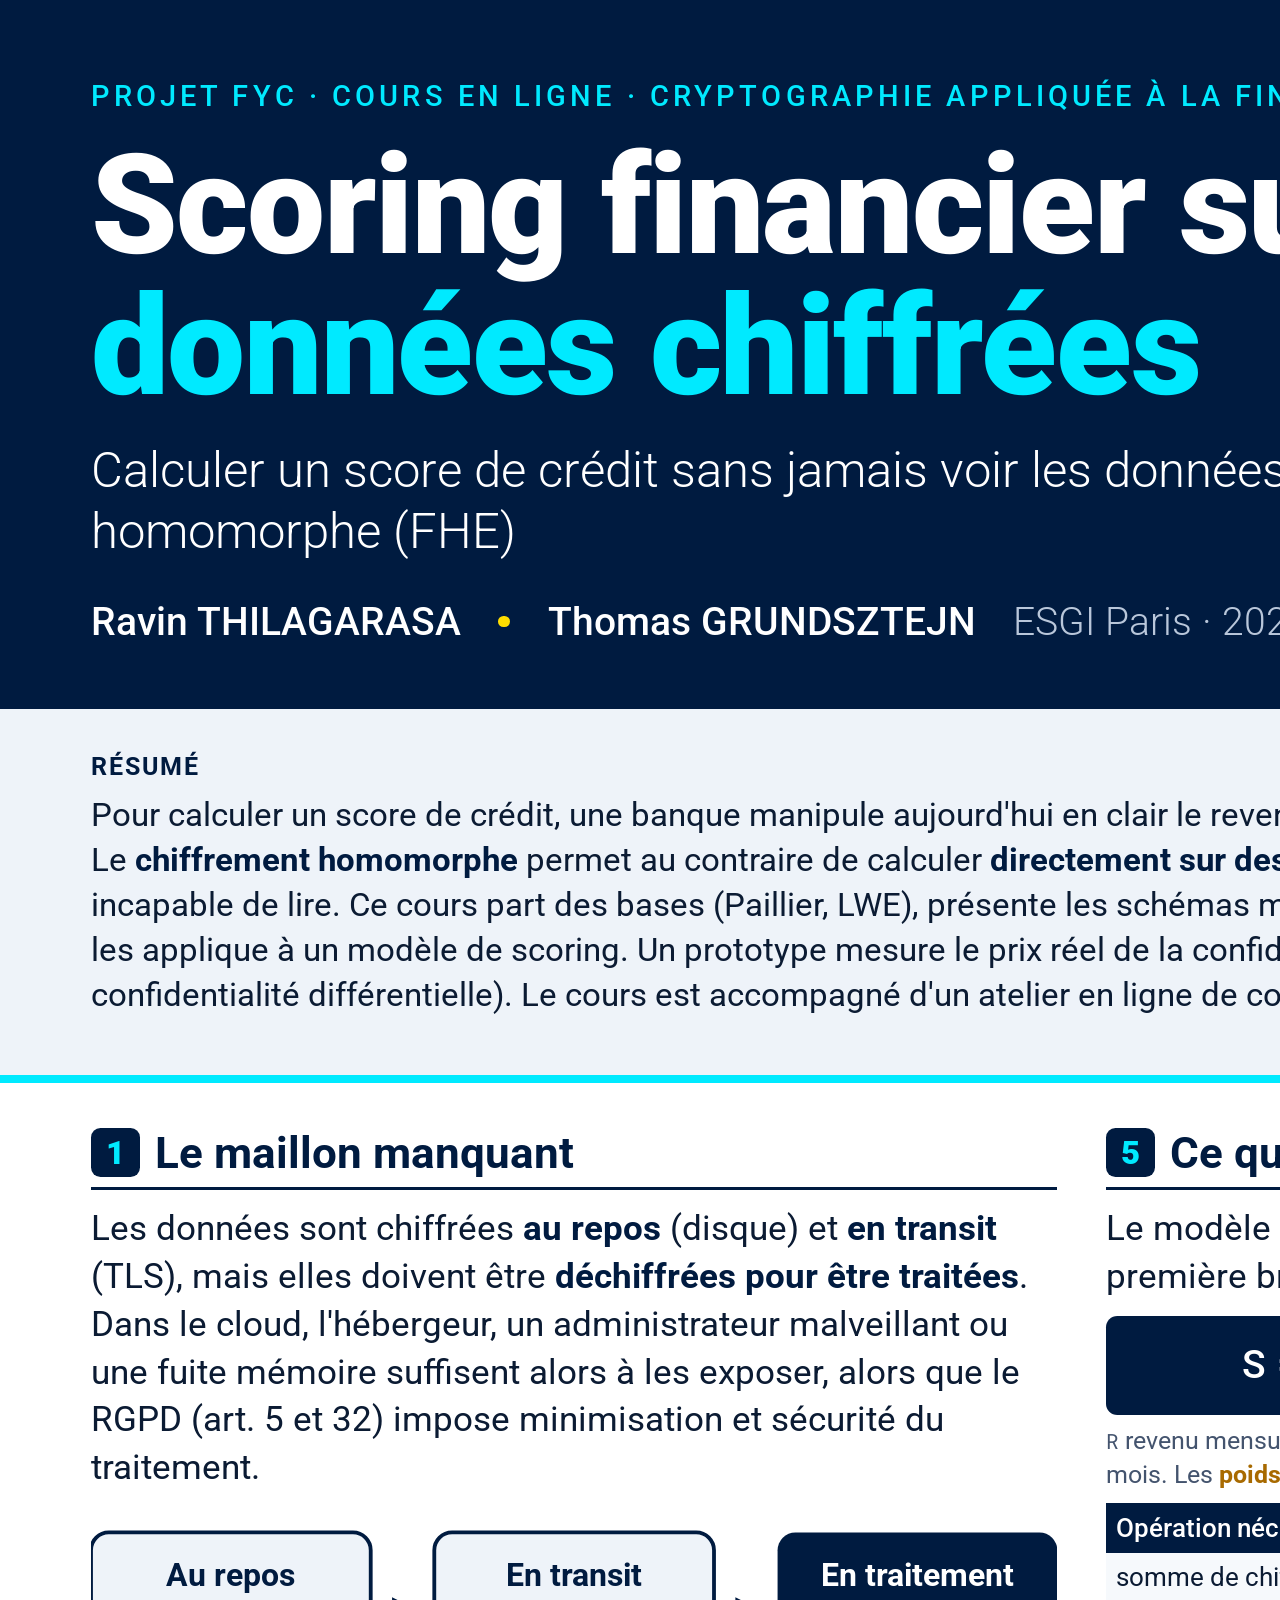
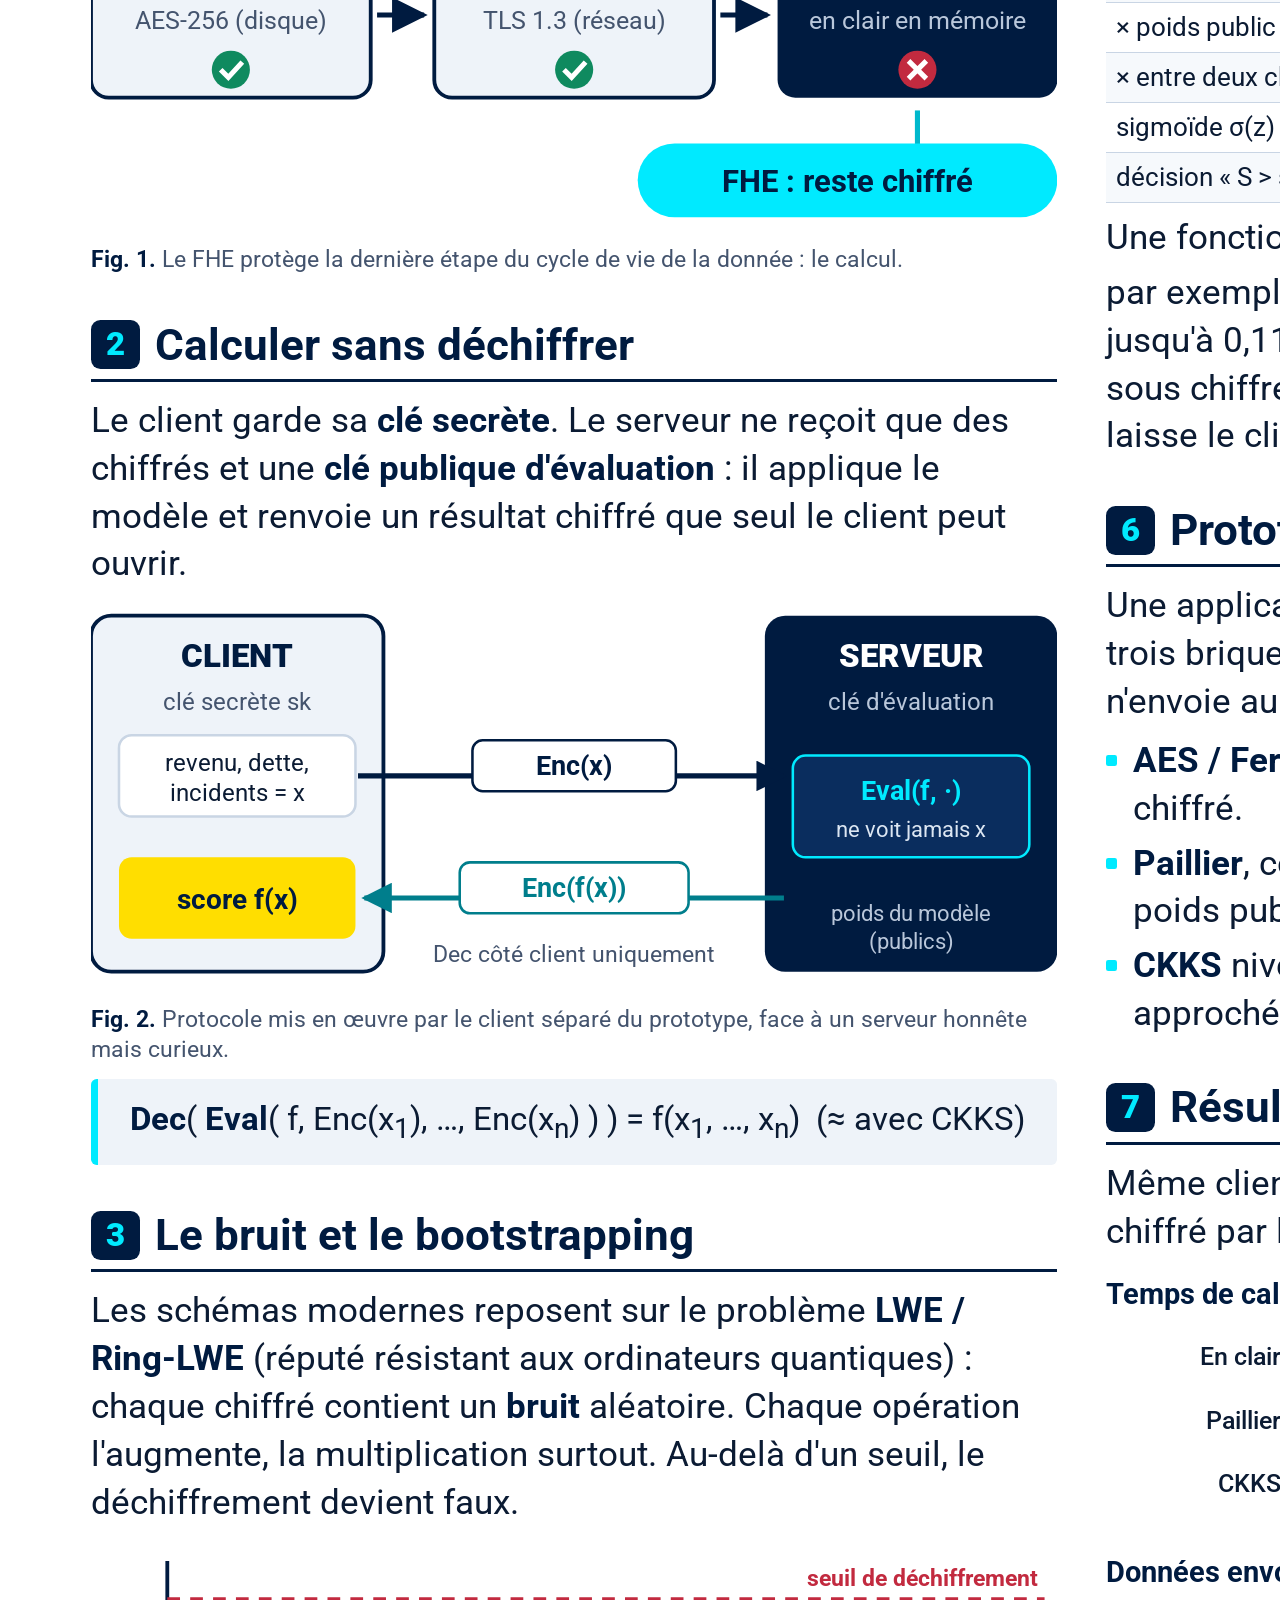
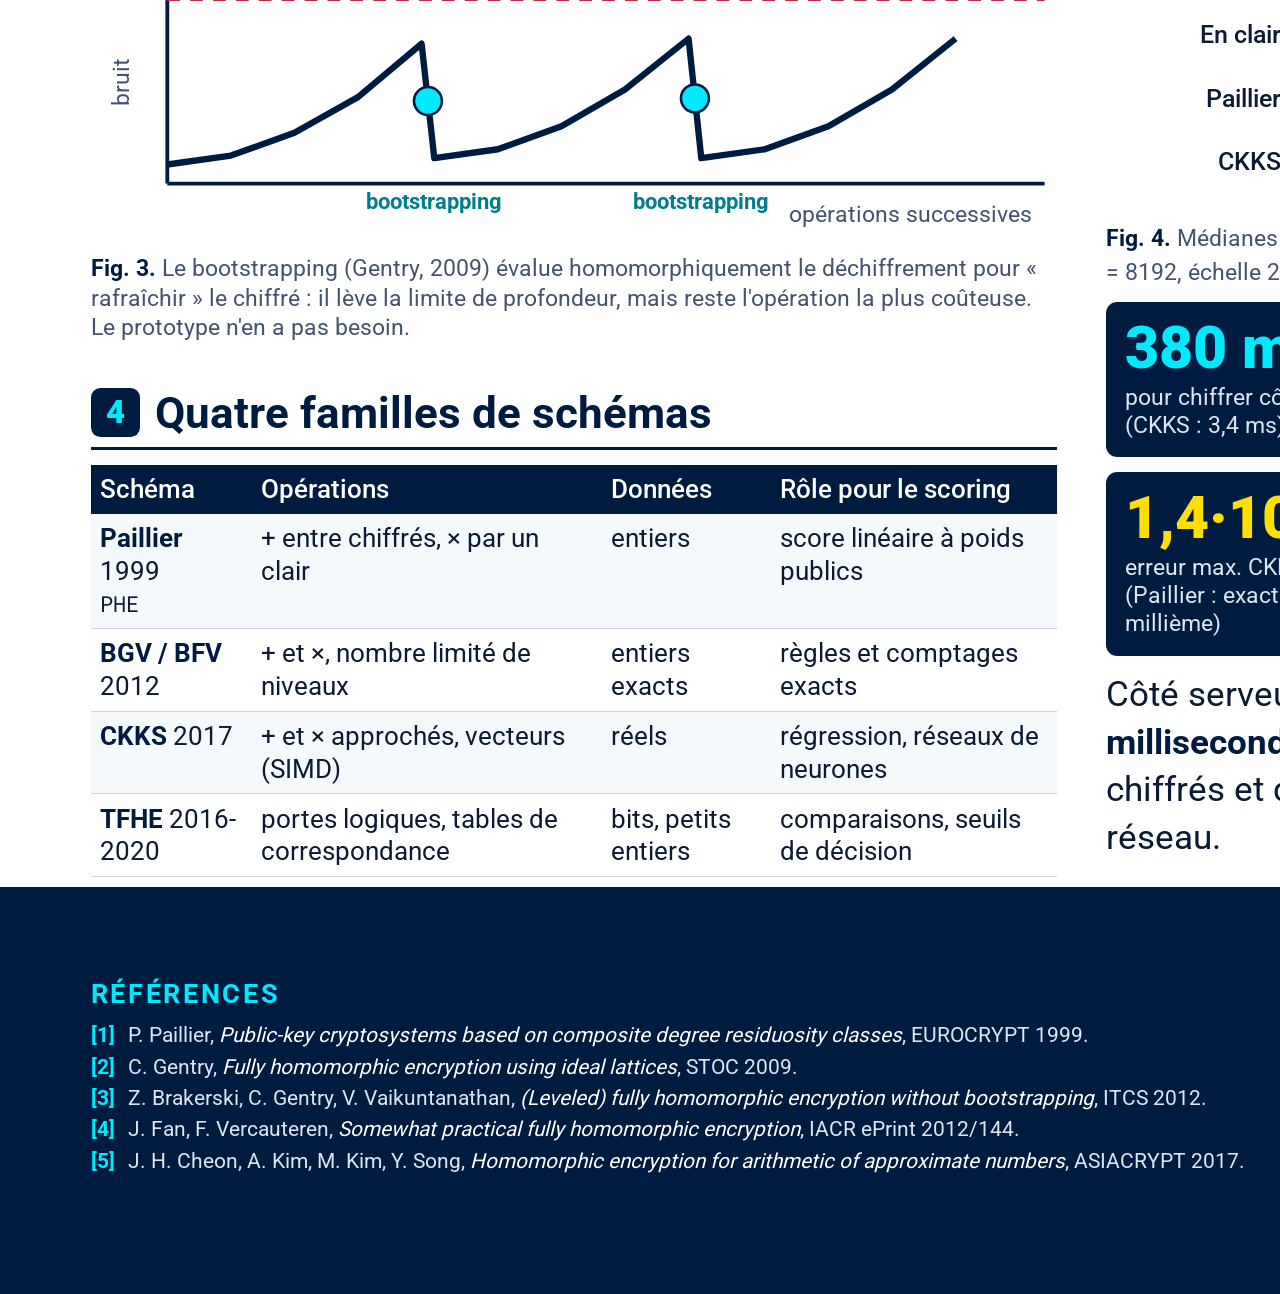
==== commit 7e7620ee: "Poster : erreur CKKS affichée à deux chiffres (1,4·10⁻⁵) et Paillier « exact sur les entiers encodés" ====
--- a/05_poster/poster.html
+++ b/05_poster/poster.html
@@ -387,7 +387,7 @@
     <div class="tiles">
       <div class="tile"><div class="big" id="t-time">380 ms</div><div class="lbl">pour chiffrer côté client avec Paillier (CKKS : <span id="t-enc-ckks">3,4 ms</span>)</div></div>
       <div class="tile"><div class="big" id="t-size">×14 000</div><div class="lbl">volume envoyé au serveur (CKKS) par rapport aux données brutes</div></div>
-      <div class="tile"><div class="big yl" id="t-err">6·10⁻⁶</div><div class="lbl">erreur max. CKKS sur 1 000 profils (Paillier : exact après arrondi au millième)</div></div>
+      <div class="tile"><div class="big yl" id="t-err">6·10⁻⁶</div><div class="lbl">erreur max. CKKS sur 1 000 profils (Paillier : exact sur les entiers encodés au millième)</div></div>
       <div class="tile"><div class="big yl" id="t-keys">35 Mo</div><div class="lbl">de clés de rotation CKKS, une fois (<span id="t-keys-min">0,5 Mo</span> sans rotations)</div></div>
     </div>
     <p style="margin-top:4mm">Côté serveur, les deux schémas répondent en <strong>quelques millisecondes</strong>.
@@ -693,7 +693,7 @@
   const fr = (v, d = 0) => v.toLocaleString("fr-FR", { maximumFractionDigits: d, minimumFractionDigits: 0 });
   const round2 = v => { const p = Math.pow(10, Math.floor(Math.log10(v)) - 1); return Math.round(v / p) * p; };
   const sup = { "-": "⁻", "0": "⁰", "1": "¹", "2": "²", "3": "³", "4": "⁴", "5": "⁵", "6": "⁶", "7": "⁷", "8": "⁸", "9": "⁹" };
-  const sci = v => { const e = Math.floor(Math.log10(v)); const m = Math.round(v / Math.pow(10, e)); return m + "·10" + String(e).split("").map(c => sup[c]).join(""); };
+  const sci = v => { let e = Math.floor(Math.log10(v)); let m = Math.round(v / Math.pow(10, e) * 10) / 10; if (m >= 10) { m /= 10; e += 1; } return String(m).replace(".", ",") + "·10" + String(e).split("").map(c => sup[c]).join(""); };
   const fmtMs = v => v < 0.01 ? fr(v * 1000, 1) + " µs" : v < 10 ? fr(v, 1) + " ms" : fr(v, 0) + " ms";
   const fmtB = v => v < 1000 ? fr(v) + " o" : v < 1e6 ? fr(v / 1000, v < 1e4 ? 1 : 0) + " Ko" : fr(v / 1e6, 1) + " Mo";
 
